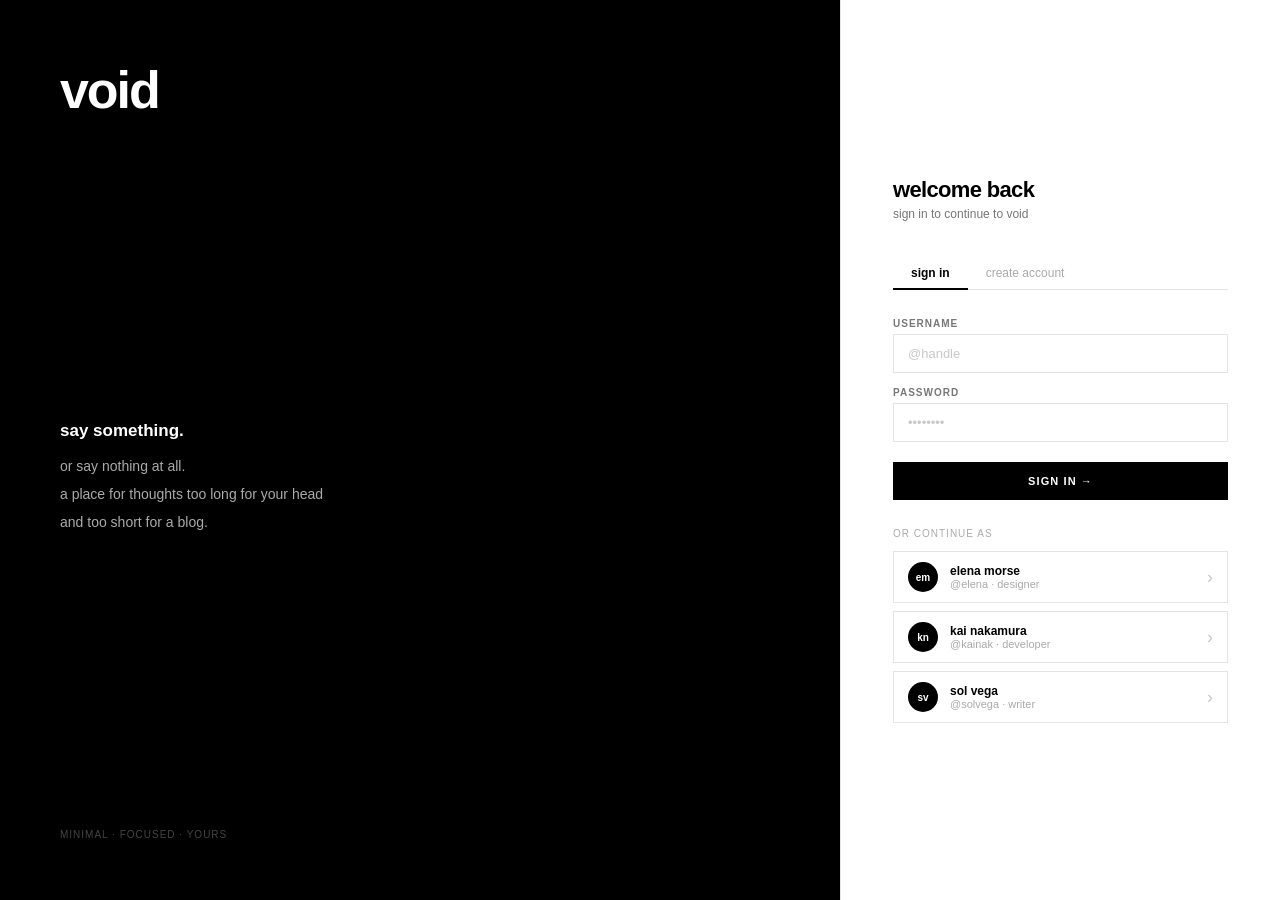
==== void.html @ 9cc058ca "Create void.html" ====
<!DOCTYPE html>
<html lang="en" data-theme="light">
<head>
<meta charset="UTF-8">
<meta name="viewport" content="width=device-width, initial-scale=1.0">
<title>void</title>
<style>
/* ═══════════════════════════════════════════════════
   THEME TOKENS
═══════════════════════════════════════════════════ */
:root {
  --bg:      #ffffff;
  --bg2:     #f9f9f9;
  --bg3:     #f2f2f2;
  --border:  #e4e4e4;
  --border2: #c8c8c8;
  --muted:   #aaaaaa;
  --sub:     #777777;
  --body:    #444444;
  --text:    #000000;
  --inv-bg:  #000000;
  --inv-txt: #ffffff;
  --font: 'Verdana', Geneva, Tahoma, sans-serif;
  --trans: background .18s, color .18s, border-color .18s;
}
[data-theme="dark"] {
  --bg:      #000000;
  --bg2:     #0a0a0a;
  --bg3:     #111111;
  --border:  #1f1f1f;
  --border2: #333333;
  --muted:   #555555;
  --sub:     #888888;
  --body:    #bbbbbb;
  --text:    #ffffff;
  --inv-bg:  #ffffff;
  --inv-txt: #000000;
}

/* ═══════════════════════════════════════════════════
   BASE
═══════════════════════════════════════════════════ */
* { margin:0; padding:0; box-sizing:border-box; }
html { font-family:var(--font); background:var(--bg); color:var(--text); font-size:13px; -webkit-font-smoothing:antialiased; transition:var(--trans); }
body { background:var(--bg); }
button,input,textarea { font-family:var(--font); }
::-webkit-scrollbar { width:2px; }
::-webkit-scrollbar-track { background:var(--bg); }
::-webkit-scrollbar-thumb { background:var(--text); }

/* ═══════════════════════════════════════════════════
   LOGIN
═══════════════════════════════════════════════════ */
#loginPage { position:fixed; inset:0; background:var(--bg); z-index:999; display:flex; align-items:stretch; transition:var(--trans); }
#loginPage.gone { display:none; }
.ll { flex:1; background:var(--text); display:flex; flex-direction:column; justify-content:space-between; padding:60px; transition:var(--trans); }
.ll-logo { font-size:52px; font-weight:700; color:var(--bg); letter-spacing:-.04em; }
.ll-tag { font-size:14px; color:var(--muted); line-height:2; max-width:300px; }
.ll-tag strong { color:var(--bg); display:block; font-size:17px; margin-bottom:4px; }
.ll-foot { font-size:10px; color:var(--body); letter-spacing:.1em; text-transform:uppercase; }
.lr { width:440px; flex-shrink:0; display:flex; flex-direction:column; justify-content:center; padding:60px 52px; border-left:1px solid var(--border); background:var(--bg); }
.lr-title { font-size:22px; font-weight:700; letter-spacing:-.03em; margin-bottom:4px; color:var(--text); }
.lr-sub { font-size:12px; color:var(--sub); margin-bottom:36px; }
.lr-tabs { display:flex; border-bottom:1px solid var(--border); margin-bottom:28px; }
.lt { padding:9px 18px; background:none; border:none; cursor:pointer; font-size:12px; color:var(--muted); position:relative; transition:color .12s; }
.lt.on { color:var(--text); font-weight:700; }
.lt.on::after { content:''; position:absolute; bottom:-1px; left:0; right:0; height:2px; background:var(--text); }
.l-form { display:flex; flex-direction:column; gap:14px; }
.fg { display:flex; flex-direction:column; gap:5px; }
.fl { font-size:10px; font-weight:700; letter-spacing:.1em; text-transform:uppercase; color:var(--sub); }
.fi { padding:11px 14px; border:1px solid var(--border); background:var(--bg); font-size:13px; outline:none; transition:border .15s; color:var(--text); }
.fi:focus { border-color:var(--text); }
.fi::placeholder { color:var(--border2); }
.l-btn { margin-top:6px; padding:13px; background:var(--text); color:var(--bg); border:none; font-size:11px; font-weight:700; letter-spacing:.1em; text-transform:uppercase; cursor:pointer; transition:opacity .15s; }
.l-btn:hover { opacity:.8; }
.ql { margin-top:28px; }
.ql-t { font-size:10px; color:var(--muted); letter-spacing:.1em; text-transform:uppercase; margin-bottom:12px; }
.ql-list { display:flex; flex-direction:column; gap:8px; }
.qa { display:flex; align-items:center; gap:12px; padding:10px 14px; border:1px solid var(--border); cursor:pointer; transition:all .15s; background:var(--bg); }
.qa:hover { border-color:var(--text); background:var(--bg2); }
.qa-info { flex:1; }
.qa-name { font-size:12px; font-weight:700; color:var(--text); }
.qa-sub { font-size:11px; color:var(--muted); }
.qa-arr { color:var(--border2); font-size:18px; }

/* ═══════════════════════════════════════════════════
   APP SHELL
═══════════════════════════════════════════════════ */
#app { display:none; }
#app.on { display:flex; min-height:100vh; }

/* ═══════════════════════════════════════════════════
   AVATAR
═══════════════════════════════════════════════════ */
.av {
  background:var(--text); border-radius:50%;
  display:flex; align-items:center; justify-content:center;
  color:var(--bg); font-weight:700; flex-shrink:0; transition:var(--trans);
}
.av.xs { width:28px; height:28px; font-size:9px; }
.av.sm { width:34px; height:34px; font-size:11px; }
.av.lg { width:72px; height:72px; font-size:18px; }

/* ═══════════════════════════════════════════════════
   SIDEBAR
═══════════════════════════════════════════════════ */
.sidebar { width:220px; flex-shrink:0; position:sticky; top:0; height:100vh; display:flex; flex-direction:column; padding:28px 16px; border-right:1px solid var(--border); overflow-y:auto; background:var(--bg); }
.s-logo { font-size:20px; font-weight:700; letter-spacing:-.04em; margin-bottom:32px; padding:0 8px; cursor:pointer; color:var(--text); }
.nav-links { display:flex; flex-direction:column; gap:1px; flex:1; }
.nl { display:flex; align-items:center; gap:11px; padding:9px 10px; font-size:12px; color:var(--sub); cursor:pointer; transition:all .12s; border-radius:2px; user-select:none; position:relative; }
.nl:hover { color:var(--text); background:var(--bg3); }
.nl.on { color:var(--text); font-weight:700; }
.nl svg { width:15px; height:15px; flex-shrink:0; stroke:currentColor; stroke-width:1.8; fill:none; }
.nl-badge { position:absolute; right:10px; top:50%; transform:translateY(-50%); background:var(--text); color:var(--bg); font-size:9px; font-weight:700; padding:1px 5px; border-radius:20px; min-width:16px; text-align:center; }
.s-div { height:1px; background:var(--border); margin:10px 0; }
.s-post-btn { padding:11px 8px; background:var(--text); color:var(--bg); border:none; font-size:10px; font-weight:700; letter-spacing:.1em; text-transform:uppercase; cursor:pointer; transition:opacity .15s; margin-top:12px; }
.s-post-btn:hover { opacity:.75; }
.s-user { display:flex; align-items:center; gap:9px; padding:9px 10px; cursor:pointer; border-radius:2px; transition:background .12s; margin-top:12px; }
.s-user:hover { background:var(--bg3); }
.s-uname { font-size:11px; font-weight:700; white-space:nowrap; overflow:hidden; text-overflow:ellipsis; color:var(--text); }
.s-uhandle { font-size:10px; color:var(--muted); }
/* dark mode toggle */
.dm-toggle { display:flex; align-items:center; justify-content:space-between; padding:8px 10px; margin-top:4px; cursor:pointer; border-radius:2px; transition:background .12s; }
.dm-toggle:hover { background:var(--bg3); }
.dm-label { font-size:11px; color:var(--sub); }
.dm-switch { width:28px; height:16px; background:var(--border2); border-radius:8px; position:relative; transition:background .2s; flex-shrink:0; }
.dm-switch::after { content:''; position:absolute; left:2px; top:2px; width:12px; height:12px; background:var(--bg); border-radius:50%; transition:transform .2s, background .2s; }
[data-theme="dark"] .dm-switch { background:var(--text); }
[data-theme="dark"] .dm-switch::after { transform:translateX(12px); background:var(--bg); }

/* ═══════════════════════════════════════════════════
   MAIN + RIGHT PANEL
═══════════════════════════════════════════════════ */
.main { flex:1; display:flex; flex-direction:column; min-width:0; border-right:1px solid var(--border); }
.rpanel { width:290px; flex-shrink:0; position:sticky; top:0; height:100vh; overflow-y:auto; padding:22px 18px; display:flex; flex-direction:column; gap:26px; background:var(--bg); }

/* ═══════════════════════════════════════════════════
   VIEWS
═══════════════════════════════════════════════════ */
.view { display:none; }
.view.on { display:block; }

/* ═══════════════════════════════════════════════════
   STICKY HEADER
═══════════════════════════════════════════════════ */
.stk { position:sticky; top:0; background:var(--bg); backdrop-filter:blur(8px); z-index:10; border-bottom:1px solid var(--border); }
.stk-inner { padding:16px 28px 0; }
.stk-top { display:flex; align-items:center; justify-content:space-between; margin-bottom:10px; }
.view-title { font-size:15px; font-weight:700; letter-spacing:-.02em; color:var(--text); }
.tabs { display:flex; }
.tab { padding:9px 16px; background:none; border:none; cursor:pointer; font-size:11px; color:var(--muted); position:relative; transition:color .12s; letter-spacing:.03em; }
.tab:hover { color:var(--text); }
.tab.on { color:var(--text); font-weight:700; }
.tab.on::after { content:''; position:absolute; bottom:0; left:0; right:0; height:2px; background:var(--text); }

/* ═══════════════════════════════════════════════════
   COMPOSE
═══════════════════════════════════════════════════ */
.compose { padding:18px 28px; border-bottom:1px solid var(--border); display:flex; gap:13px; background:var(--bg); }
.cmp-inner { flex:1; }
.cmp-ta { width:100%; border:none; outline:none; font-family:var(--font); font-size:14px; line-height:1.7; resize:none; min-height:60px; background:transparent; color:var(--text); }
.cmp-ta::placeholder { color:var(--border2); }
.cmp-foot { display:flex; align-items:center; justify-content:space-between; margin-top:10px; flex-wrap:wrap; gap:8px; }
.cmp-tools { display:flex; gap:8px; align-items:center; }
.media-add-btn { display:flex; align-items:center; gap:4px; padding:5px 9px; border:1px solid var(--border); background:none; font-size:10px; color:var(--sub); cursor:pointer; transition:all .15s; letter-spacing:.04em; text-transform:uppercase; }
.media-add-btn:hover { border-color:var(--text); color:var(--text); }
.char-c { font-size:11px; color:var(--muted); }
.char-c.w { color:#c00; }
.post-btn-s { padding:7px 18px; background:var(--text); color:var(--bg); border:none; font-size:10px; font-weight:700; letter-spacing:.1em; text-transform:uppercase; cursor:pointer; transition:opacity .15s; }
.post-btn-s:hover { opacity:.75; }
.post-btn-s:disabled { opacity:.3; cursor:default; }
/* attached media preview */
.media-preview-row { display:flex; gap:8px; flex-wrap:wrap; margin-top:8px; }
.media-chip { display:flex; align-items:center; gap:6px; padding:5px 10px; border:1px solid var(--border); font-size:10px; color:var(--sub); background:var(--bg2); }
.media-chip .chip-type { font-weight:700; letter-spacing:.06em; text-transform:uppercase; color:var(--text); }
.media-chip .chip-rm { cursor:pointer; color:var(--muted); font-size:14px; line-height:1; margin-left:2px; }
.media-chip .chip-rm:hover { color:var(--text); }

/* ═══════════════════════════════════════════════════
   POSTS
═══════════════════════════════════════════════════ */
.post { padding:17px 28px; border-bottom:1px solid var(--border); display:flex; gap:13px; cursor:pointer; transition:background .1s; background:var(--bg); }
.post:hover { background:var(--bg2); }
.post-body { flex:1; min-width:0; }
.post-meta { display:flex; align-items:baseline; gap:7px; margin-bottom:5px; flex-wrap:wrap; }
.p-name { font-size:12px; font-weight:700; cursor:pointer; white-space:nowrap; color:var(--text); }
.p-name:hover { text-decoration:underline; }
.p-handle { font-size:11px; color:var(--muted); }
.p-dot { font-size:10px; color:var(--border2); }
.p-time { font-size:11px; color:var(--muted); margin-left:auto; flex-shrink:0; }
.p-text { font-size:13px; line-height:1.7; word-break:break-word; white-space:pre-wrap; color:var(--text); }
.p-text .tag { font-weight:700; }

/* ── MEDIA BOXES ── */
.media-box { margin-top:10px; }
.media-item {
  display:flex; align-items:center; gap:10px;
  border:1px solid var(--border); padding:10px 14px;
  margin-bottom:6px; cursor:pointer; transition:all .15s;
  background:var(--bg2); position:relative; overflow:hidden;
}
.media-item:hover { border-color:var(--text); background:var(--bg3); }
.media-icon {
  width:32px; height:32px; border:1px solid var(--border2);
  display:flex; align-items:center; justify-content:center;
  flex-shrink:0; background:var(--bg);
}
.media-icon svg { width:14px; height:14px; stroke:var(--text); stroke-width:1.8; fill:none; }
.media-label { flex:1; min-width:0; }
.media-type { font-size:9px; font-weight:700; letter-spacing:.1em; text-transform:uppercase; color:var(--muted); margin-bottom:2px; }
.media-name { font-size:11px; color:var(--text); white-space:nowrap; overflow:hidden; text-overflow:ellipsis; }
.media-size { font-size:10px; color:var(--muted); }
.media-play { font-size:10px; font-weight:700; letter-spacing:.08em; text-transform:uppercase; color:var(--sub); padding:4px 10px; border:1px solid var(--border); background:var(--bg); flex-shrink:0; transition:all .15s; }
.media-item:hover .media-play { background:var(--text); color:var(--bg); border-color:var(--text); }
/* expanded media */
.media-expanded { margin-top:0; padding:0; background:var(--bg3); }
.media-expanded .media-content { padding:12px 14px; }
.media-expanded video, .media-expanded audio { width:100%; outline:none; display:block; }
.media-expanded video { max-height:240px; background:#000; }
.media-expanded audio { filter:invert(0); }
[data-theme="dark"] .media-expanded audio { filter:invert(1); }
.media-img-wrap { margin-top:10px; position:relative; }
.media-img-placeholder {
  width:100%; aspect-ratio:16/9;
  background:var(--bg3); border:1px solid var(--border);
  display:flex; align-items:center; justify-content:center;
  flex-direction:column; gap:8px; cursor:pointer; transition:all .15s;
}
.media-img-placeholder:hover { border-color:var(--text); background:var(--bg2); }
.media-img-placeholder svg { width:20px; height:20px; stroke:var(--muted); stroke-width:1.5; fill:none; }
.media-img-placeholder span { font-size:10px; color:var(--muted); letter-spacing:.08em; text-transform:uppercase; }
.media-img-real { width:100%; max-height:300px; object-fit:cover; border:1px solid var(--border); filter:grayscale(100%); display:block; }

.p-actions { display:flex; gap:18px; margin-top:10px; align-items:center; flex-wrap:wrap; }
.abtn { display:flex; align-items:center; gap:5px; background:none; border:none; font-size:11px; color:var(--muted); cursor:pointer; padding:2px 0; transition:color .12s; }
.abtn:hover { color:var(--text); }
.abtn.on { color:var(--text); }
.a-ico { width:13px; height:13px; stroke:currentColor; stroke-width:1.8; fill:none; flex-shrink:0; transition:fill .12s; }
.abtn.on .heart { fill:var(--text); }
.abtn.on .bk { fill:var(--text); }

/* ═══════════════════════════════════════════════════
   PROFILE
═══════════════════════════════════════════════════ */
.p-banner { height:150px; background:var(--text); position:relative; overflow:hidden; transition:var(--trans); }
.p-banner-pat { position:absolute; inset:0; background:repeating-linear-gradient(45deg,transparent,transparent 12px,rgba(128,128,128,.06) 12px,rgba(128,128,128,.06) 13px); }
.p-info-row { padding:0 28px; margin-top:-36px; display:flex; align-items:flex-end; justify-content:space-between; margin-bottom:14px; }
.p-av { width:70px; height:70px; background:var(--text); border-radius:50%; border:3px solid var(--bg); display:flex; align-items:center; justify-content:center; color:var(--bg); font-size:17px; font-weight:700; transition:var(--trans); }
/* PROFILE ACTION ROW */
.p-act-row { display:flex; gap:7px; padding-bottom:4px; align-items:flex-end; flex-wrap:wrap; }
.p-btn { padding:7px 14px; border:1px solid var(--border); background:var(--bg); font-family:var(--font); font-size:10px; font-weight:700; letter-spacing:.07em; text-transform:uppercase; cursor:pointer; transition:all .15s; color:var(--text); white-space:nowrap; }
.p-btn:hover { border-color:var(--text); }
.p-btn.solid { background:var(--text); color:var(--bg); border-color:var(--text); }
.p-btn.solid:hover { opacity:.75; }
.p-btn.follow-on { background:var(--text); color:var(--bg); }
.p-btn.stalk-on { background:var(--text); color:var(--bg); }
/* stalk button special style */
.p-btn.stalk { letter-spacing:.04em; }
.p-details { padding:0 28px 16px; }
.p-dname { font-size:17px; font-weight:700; letter-spacing:-.02em; margin-bottom:2px; color:var(--text); }
.p-handle-row { display:flex; align-items:center; gap:9px; margin-bottom:10px; }
.p-dhandle { font-size:12px; color:var(--sub); }
.p-verified { font-size:9px; font-weight:700; letter-spacing:.1em; text-transform:uppercase; background:var(--text); color:var(--bg); padding:2px 6px; }
.p-bio { font-size:13px; line-height:1.7; color:var(--body); max-width:480px; margin-bottom:12px; }
.p-meta-row { display:flex; gap:18px; flex-wrap:wrap; margin-bottom:14px; }
.p-meta-item { display:flex; align-items:center; gap:5px; font-size:11px; color:var(--sub); }
.p-meta-item svg { width:11px; height:11px; stroke:currentColor; stroke-width:1.8; fill:none; }
.p-stats { display:flex; gap:20px; }
.p-stat { cursor:pointer; }
.p-stat:hover .st-l { text-decoration:underline; }
.st-v { font-size:14px; font-weight:700; color:var(--text); }
.st-l { font-size:11px; color:var(--sub); }
.p-tabs { border-bottom:1px solid var(--border); padding:0 28px; display:flex; margin-top:8px; }
.p-tab { padding:10px 14px; background:none; border:none; cursor:pointer; font-size:11px; color:var(--muted); position:relative; transition:color .12s; letter-spacing:.03em; }
.p-tab:hover { color:var(--text); }
.p-tab.on { color:var(--text); font-weight:700; }
.p-tab.on::after { content:''; position:absolute; bottom:0; left:0; right:0; height:2px; background:var(--text); }
/* stalk indicator */
.stalk-bar { display:none; padding:8px 28px; background:var(--bg3); border-bottom:1px solid var(--border); font-size:11px; color:var(--muted); letter-spacing:.03em; align-items:center; gap:6px; }
.stalk-bar.on { display:flex; }
.stalk-dot { width:6px; height:6px; background:var(--text); border-radius:50%; animation:pulse 1.4s infinite; }
@keyframes pulse { 0%,100%{opacity:1}50%{opacity:.3} }

/* ═══════════════════════════════════════════════════
   MESSAGES
═══════════════════════════════════════════════════ */
.msg-view { display:flex; height:100vh; overflow:hidden; }
.convo-list { width:268px; flex-shrink:0; border-right:1px solid var(--border); overflow-y:auto; display:flex; flex-direction:column; background:var(--bg); }
.cl-hdr { padding:16px 18px; border-bottom:1px solid var(--border); display:flex; align-items:center; justify-content:space-between; position:sticky; top:0; background:var(--bg); z-index:5; }
.cl-title { font-size:14px; font-weight:700; letter-spacing:-.02em; color:var(--text); }
.ico-btn { background:none; border:none; cursor:pointer; color:var(--sub); display:flex; align-items:center; padding:4px; transition:color .12s; }
.ico-btn:hover { color:var(--text); }
.ico-btn svg { width:15px; height:15px; stroke:currentColor; stroke-width:1.8; fill:none; }
.cl-search { padding:10px 14px; border-bottom:1px solid var(--border); position:relative; background:var(--bg); }
.cl-search input { width:100%; padding:8px 10px 8px 30px; border:1px solid var(--border); background:var(--bg2); font-size:11px; outline:none; transition:all .15s; color:var(--text); }
.cl-search input:focus { border-color:var(--text); background:var(--bg); }
.cl-search input::placeholder { color:var(--border2); }
.cl-search svg { position:absolute; left:23px; top:50%; transform:translateY(-50%); width:12px; height:12px; stroke:var(--muted); stroke-width:1.8; fill:none; }
.convo-item { display:flex; gap:10px; padding:13px 16px; border-bottom:1px solid var(--border); cursor:pointer; transition:background .1s; position:relative; background:var(--bg); }
.convo-item:hover { background:var(--bg2); }
.convo-item.on { background:var(--bg3); }
.c-body { flex:1; min-width:0; }
.c-top { display:flex; align-items:baseline; justify-content:space-between; margin-bottom:3px; }
.c-name { font-size:12px; font-weight:400; white-space:nowrap; overflow:hidden; text-overflow:ellipsis; color:var(--text); }
.convo-item.unread .c-name { font-weight:700; }
.c-time { font-size:10px; color:var(--muted); flex-shrink:0; margin-left:5px; }
.c-prev { font-size:11px; color:var(--sub); white-space:nowrap; overflow:hidden; text-overflow:ellipsis; }
.u-dot { position:absolute; right:13px; top:50%; transform:translateY(-50%); width:6px; height:6px; background:var(--text); border-radius:50%; }
.chat-pnl { flex:1; display:flex; flex-direction:column; min-width:0; overflow:hidden; background:var(--bg); }
.chat-empty { flex:1; display:flex; flex-direction:column; align-items:center; justify-content:center; color:var(--muted); gap:10px; }
.chat-empty-ico { font-size:28px; }
.chat-empty-txt { font-size:11px; letter-spacing:.05em; }
.chat-hdr { padding:13px 20px; border-bottom:1px solid var(--border); display:flex; align-items:center; gap:11px; background:var(--bg); }
.chat-hdr-name { font-size:13px; font-weight:700; color:var(--text); }
.chat-hdr-handle { font-size:11px; color:var(--sub); }
.chat-msgs { flex:1; overflow-y:auto; padding:18px 20px; display:flex; flex-direction:column; background:var(--bg); }
.day-lbl { text-align:center; font-size:10px; color:var(--muted); letter-spacing:.08em; text-transform:uppercase; margin:14px 0; }
.msg-row { display:flex; gap:9px; margin-bottom:12px; align-items:flex-end; }
.msg-row.me { flex-direction:row-reverse; }
.bubble { max-width:65%; padding:9px 13px; font-size:12px; line-height:1.65; background:var(--bg3); color:var(--text); border:1px solid var(--border); }
.msg-row.me .bubble { background:var(--text); color:var(--bg); border-color:var(--text); }
.m-time { font-size:10px; color:var(--muted); margin-top:2px; }
.msg-row.me .m-time { text-align:right; }
.chat-inp-row { padding:12px 18px; border-top:1px solid var(--border); display:flex; gap:9px; align-items:flex-end; background:var(--bg); }
.chat-inp { flex:1; padding:9px 13px; border:1px solid var(--border); font-size:12px; outline:none; resize:none; font-family:var(--font); line-height:1.5; max-height:100px; transition:border .15s; background:var(--bg); color:var(--text); }
.chat-inp:focus { border-color:var(--text); }
.send-btn { padding:9px 16px; background:var(--text); color:var(--bg); border:none; font-size:10px; font-weight:700; letter-spacing:.1em; text-transform:uppercase; cursor:pointer; transition:opacity .15s; flex-shrink:0; }
.send-btn:hover { opacity:.75; }
.send-btn:disabled { opacity:.3; cursor:default; }

/* ═══════════════════════════════════════════════════
   EXPLORE
═══════════════════════════════════════════════════ */
.exp-bar { padding:16px 28px; border-bottom:1px solid var(--border); position:sticky; top:0; background:var(--bg); z-index:5; }
.exp-bar input { width:100%; padding:11px 14px 11px 36px; border:1px solid var(--border); background:var(--bg2); font-size:13px; outline:none; transition:all .15s; color:var(--text); font-family:var(--font); }
.exp-bar input:focus { border-color:var(--text); background:var(--bg); }
.exp-bar input::placeholder { color:var(--muted); }
.exp-bar-wrap { position:relative; }
.exp-bar-wrap svg { position:absolute; left:12px; top:50%; transform:translateY(-50%); width:14px; height:14px; stroke:var(--muted); stroke-width:1.8; fill:none; pointer-events:none; }
.sec-hdr { padding:14px 28px 8px; border-bottom:1px solid var(--border); }
.sec-title { font-size:10px; font-weight:700; letter-spacing:.1em; text-transform:uppercase; color:var(--muted); }
.trend-row { padding:13px 28px; border-bottom:1px solid var(--border); cursor:pointer; transition:background .1s; background:var(--bg); }
.trend-row:hover { background:var(--bg2); }
.tr-cat { font-size:10px; color:var(--muted); letter-spacing:.07em; text-transform:uppercase; margin-bottom:2px; }
.tr-tag { font-size:13px; font-weight:700; letter-spacing:-.01em; margin-bottom:2px; color:var(--text); }
.tr-count { font-size:11px; color:var(--sub); }
.user-row { display:flex; align-items:center; gap:12px; padding:13px 28px; border-bottom:1px solid var(--border); cursor:pointer; transition:background .1s; background:var(--bg); }
.user-row:hover { background:var(--bg2); }
.u-info { flex:1; min-width:0; }
.u-name { font-size:13px; font-weight:700; margin-bottom:2px; cursor:pointer; color:var(--text); }
.u-name:hover { text-decoration:underline; }
.u-handle { font-size:11px; color:var(--sub); }
.u-bio { font-size:11px; color:var(--body); margin-top:3px; white-space:nowrap; overflow:hidden; text-overflow:ellipsis; max-width:340px; }
.fw-pill { padding:6px 13px; background:var(--text); color:var(--bg); border:1px solid var(--text); font-size:9px; font-weight:700; letter-spacing:.07em; text-transform:uppercase; cursor:pointer; transition:all .15s; flex-shrink:0; }
.fw-pill:hover,.fw-pill.on { background:var(--bg); color:var(--text); }

/* ═══════════════════════════════════════════════════
   NOTIFICATIONS
═══════════════════════════════════════════════════ */
.notif-row { display:flex; gap:12px; padding:13px 28px; border-bottom:1px solid var(--border); cursor:pointer; transition:background .1s; background:var(--bg); }
.notif-row:hover { background:var(--bg2); }
.notif-row.unread { background:var(--bg2); }
.notif-ico { width:34px; height:34px; background:var(--bg3); border-radius:50%; display:flex; align-items:center; justify-content:center; flex-shrink:0; border:1px solid var(--border); }
.notif-ico svg { width:14px; height:14px; stroke:var(--text); stroke-width:1.8; fill:none; }
.notif-body { flex:1; min-width:0; }
.notif-txt { font-size:12px; line-height:1.6; color:var(--body); }
.notif-txt strong { color:var(--text); cursor:pointer; }
.notif-txt strong:hover { text-decoration:underline; }
.notif-time { font-size:10px; color:var(--muted); margin-top:3px; }
.notif-prev { font-size:11px; color:var(--sub); margin-top:5px; border-left:2px solid var(--border2); padding-left:9px; line-height:1.5; }

/* ═══════════════════════════════════════════════════
   RIGHT PANEL
═══════════════════════════════════════════════════ */
.rp-search { position:relative; }
.rp-search input { width:100%; padding:8px 11px 8px 30px; border:1px solid var(--border); background:var(--bg2); font-size:11px; outline:none; transition:all .15s; color:var(--text); font-family:var(--font); }
.rp-search input:focus { border-color:var(--text); background:var(--bg); }
.rp-search input::placeholder { color:var(--muted); }
.rp-search svg { position:absolute; left:10px; top:50%; transform:translateY(-50%); width:11px; height:11px; stroke:var(--muted); stroke-width:1.8; fill:none; }
.rp-stitle { font-size:10px; font-weight:700; letter-spacing:.1em; text-transform:uppercase; color:var(--muted); margin-bottom:11px; }
.rp-stats-grid { display:grid; grid-template-columns:1fr 1fr; gap:1px; background:var(--border); }
.rp-stat { background:var(--bg); padding:11px; text-align:center; }
.rp-sv { font-size:17px; font-weight:700; letter-spacing:-.02em; color:var(--text); }
.rp-sl { font-size:9px; color:var(--sub); letter-spacing:.07em; text-transform:uppercase; margin-top:2px; }
.rp-trend { padding:9px 0; border-bottom:1px solid var(--border); cursor:pointer; }
.rp-trend:last-child { border-bottom:none; }
.rp-trend:hover .rpt-tag { text-decoration:underline; }
.rpt-cat { font-size:9px; color:var(--muted); letter-spacing:.07em; text-transform:uppercase; }
.rpt-tag { font-size:11px; font-weight:700; margin:2px 0; color:var(--text); }
.rpt-count { font-size:10px; color:var(--muted); }
.rp-follow { display:flex; align-items:center; gap:9px; padding:8px 0; border-bottom:1px solid var(--border); }
.rp-follow:last-child { border-bottom:none; }
.rpf-info { flex:1; min-width:0; }
.rpf-name { font-size:11px; font-weight:700; cursor:pointer; white-space:nowrap; overflow:hidden; text-overflow:ellipsis; color:var(--text); }
.rpf-name:hover { text-decoration:underline; }
.rpf-handle { font-size:10px; color:var(--muted); }
.rpf-btn { padding:4px 11px; background:var(--text); color:var(--bg); border:1px solid var(--text); font-size:9px; font-weight:700; letter-spacing:.06em; text-transform:uppercase; cursor:pointer; transition:all .15s; flex-shrink:0; }
.rpf-btn:hover,.rpf-btn.on { background:var(--bg); color:var(--text); }

/* ═══════════════════════════════════════════════════
   MODAL
═══════════════════════════════════════════════════ */
.overlay { display:none; position:fixed; inset:0; background:rgba(0,0,0,.5); z-index:200; align-items:flex-start; justify-content:center; padding-top:60px; backdrop-filter:blur(4px); }
[data-theme="dark"] .overlay { background:rgba(255,255,255,.1); }
.overlay.on { display:flex; animation:fIn .18s ease; }
.modal { width:100%; max-width:520px; background:var(--bg); border:1px solid var(--text); animation:sUp .2s ease; }
.m-hdr { display:flex; align-items:center; justify-content:space-between; padding:15px 20px; border-bottom:1px solid var(--border); }
.m-title { font-size:12px; font-weight:700; color:var(--text); }
.m-close { background:none; border:none; cursor:pointer; font-size:22px; color:var(--muted); line-height:1; transition:color .12s; }
.m-close:hover { color:var(--text); }
.m-body { padding:20px; }
.form-group { display:flex; flex-direction:column; gap:5px; margin-bottom:14px; }
.form-lbl { font-size:10px; font-weight:700; letter-spacing:.1em; text-transform:uppercase; color:var(--sub); }
.form-inp { padding:10px 13px; border:1px solid var(--border); background:var(--bg); font-size:12px; outline:none; transition:border .15s; color:var(--text); font-family:var(--font); }
.form-inp:focus { border-color:var(--text); }
.form-inp::placeholder { color:var(--border2); }

/* ═══════════════════════════════════════════════════
   EMPTY STATE
═══════════════════════════════════════════════════ */
.empty-st { display:flex; flex-direction:column; align-items:center; justify-content:center; padding:60px 20px; text-align:center; color:var(--muted); gap:11px; }
.empty-ico { font-size:24px; }
.empty-title { font-size:13px; font-weight:700; color:var(--body); }
.empty-sub { font-size:11px; line-height:1.7; max-width:240px; }

@keyframes fIn { from{opacity:0} to{opacity:1} }
@keyframes sUp { from{opacity:0;transform:translateY(10px)} to{opacity:1;transform:translateY(0)} }
</style>
</head>
<body>

<!-- ══════════════════════════ LOGIN ══════════════════════════ -->
<div id="loginPage">
  <div class="ll">
    <div class="ll-logo">void</div>
    <div>
      <div class="ll-tag">
        <strong>say something.</strong>
        or say nothing at all.<br>
        a place for thoughts too long for your head<br>and too short for a blog.
      </div>
    </div>
    <div class="ll-foot">minimal · focused · yours</div>
  </div>
  <div class="lr">
    <div class="lr-title">welcome back</div>
    <div class="lr-sub">sign in to continue to void</div>
    <div class="lr-tabs">
      <button class="lt on" onclick="lTab(this,'si')">sign in</button>
      <button class="lt" onclick="lTab(this,'ca')">create account</button>
    </div>
    <div id="siForm" class="l-form">
      <div class="fg"><label class="fl">username</label><input class="fi" type="text" placeholder="@handle"/></div>
      <div class="fg"><label class="fl">password</label><input class="fi" type="password" placeholder="••••••••"/></div>
      <button class="l-btn" onclick="doLogin()">sign in →</button>
    </div>
    <div id="caForm" class="l-form" style="display:none">
      <div class="fg"><label class="fl">display name</label><input class="fi" type="text" placeholder="your name"/></div>
      <div class="fg"><label class="fl">username</label><input class="fi" type="text" placeholder="@handle"/></div>
      <div class="fg"><label class="fl">email</label><input class="fi" type="email" placeholder="you@example.com"/></div>
      <div class="fg"><label class="fl">password</label><input class="fi" type="password" placeholder="••••••••"/></div>
      <button class="l-btn" onclick="doLogin()">create account →</button>
    </div>
    <div class="ql">
      <div class="ql-t">or continue as</div>
      <div class="ql-list">
        <div class="qa" onclick="loginAs('elena')">
          <div class="av xs" style="width:30px;height:30px;font-size:10px;">em</div>
          <div class="qa-info"><div class="qa-name">elena morse</div><div class="qa-sub">@elena · designer</div></div>
          <div class="qa-arr">›</div>
        </div>
        <div class="qa" onclick="loginAs('kai')">
          <div class="av xs" style="width:30px;height:30px;font-size:10px;">kn</div>
          <div class="qa-info"><div class="qa-name">kai nakamura</div><div class="qa-sub">@kainak · developer</div></div>
          <div class="qa-arr">›</div>
        </div>
        <div class="qa" onclick="loginAs('sol')">
          <div class="av xs" style="width:30px;height:30px;font-size:10px;">sv</div>
          <div class="qa-info"><div class="qa-name">sol vega</div><div class="qa-sub">@solvega · writer</div></div>
          <div class="qa-arr">›</div>
        </div>
      </div>
    </div>
  </div>
</div>

<!-- ══════════════════════════ APP ══════════════════════════ -->
<div id="app">
  <nav class="sidebar">
    <div class="s-logo" onclick="go('home')">void</div>
    <div class="nav-links">
      <div class="nl on" id="nl-home" onclick="go('home')">
        <svg viewBox="0 0 24 24"><path d="M3 9l9-7 9 7v11a2 2 0 01-2 2H5a2 2 0 01-2-2z"/><polyline points="9 22 9 12 15 12 15 22"/></svg>home
      </div>
      <div class="nl" id="nl-explore" onclick="go('explore')">
        <svg viewBox="0 0 24 24"><circle cx="11" cy="11" r="8"/><line x1="21" y1="21" x2="16.65" y2="16.65"/></svg>explore
      </div>
      <div class="nl" id="nl-notifications" onclick="go('notifications')">
        <svg viewBox="0 0 24 24"><path d="M18 8A6 6 0 006 8c0 7-3 9-3 9h18s-3-2-3-9"/><path d="M13.73 21a2 2 0 01-3.46 0"/></svg>notifications
        <span class="nl-badge" id="nBadge">3</span>
      </div>
      <div class="nl" id="nl-messages" onclick="go('messages')">
        <svg viewBox="0 0 24 24"><path d="M21 15a2 2 0 01-2 2H7l-4 4V5a2 2 0 012-2h14a2 2 0 012 2z"/></svg>messages
        <span class="nl-badge" id="mBadge">2</span>
      </div>
      <div class="nl" id="nl-saved" onclick="go('saved')">
        <svg viewBox="0 0 24 24"><path d="M19 21l-7-5-7 5V5a2 2 0 012-2h10a2 2 0 012 2z"/></svg>saved
      </div>
      <div class="s-div"></div>
      <div class="nl" id="nl-profile" onclick="go('profile','me')">
        <svg viewBox="0 0 24 24"><path d="M20 21v-2a4 4 0 00-4-4H8a4 4 0 00-4 4v2"/><circle cx="12" cy="7" r="4"/></svg>profile
      </div>
    </div>
    <button class="s-post-btn" onclick="openPostModal()">+ new post</button>
    <!-- dark mode toggle -->
    <div class="dm-toggle" onclick="toggleDark()">
      <span class="dm-label" id="dmLbl">light mode</span>
      <div class="dm-switch" id="dmSwitch"></div>
    </div>
    <div class="s-user" onclick="go('profile','me')">
      <div class="av xs" id="sAv">—</div>
      <div>
        <div class="s-uname" id="sName">—</div>
        <div class="s-uhandle" id="sHandle">—</div>
      </div>
    </div>
  </nav>

  <div class="main">
    <!-- HOME -->
    <div class="view on" id="v-home">
      <div class="stk">
        <div class="stk-inner">
          <div class="stk-top"><div class="view-title">home</div></div>
          <div class="tabs">
            <button class="tab on" onclick="fTab(this,'fy')">for you</button>
            <button class="tab" onclick="fTab(this,'following')">following</button>
            <button class="tab" onclick="fTab(this,'latest')">latest</button>
          </div>
        </div>
      </div>
      <div class="compose">
        <div class="av xs" id="cmpAv">—</div>
        <div class="cmp-inner">
          <textarea class="cmp-ta" id="hTa" placeholder="what's on your mind?" maxlength="280"
            oninput="onTa(this,'hCc','hSb')"></textarea>
          <div id="hMediaPreview" class="media-preview-row"></div>
          <div class="cmp-foot">
            <div class="cmp-tools">
              <button class="media-add-btn" onclick="addMedia('hTa','img')">
                <svg width="11" height="11" viewBox="0 0 24 24" fill="none" stroke="currentColor" stroke-width="2"><rect x="3" y="3" width="18" height="18" rx="1"/><circle cx="8.5" cy="8.5" r="1.5"/><polyline points="21 15 16 10 5 21"/></svg>img
              </button>
              <button class="media-add-btn" onclick="addMedia('hTa','vid')">
                <svg width="11" height="11" viewBox="0 0 24 24" fill="none" stroke="currentColor" stroke-width="2"><polygon points="23 7 16 12 23 17 23 7"/><rect x="1" y="5" width="15" height="14" rx="2"/></svg>vid
              </button>
              <button class="media-add-btn" onclick="addMedia('hTa','aud')">
                <svg width="11" height="11" viewBox="0 0 24 24" fill="none" stroke="currentColor" stroke-width="2"><path d="M9 18V5l12-2v13"/><circle cx="6" cy="18" r="3"/><circle cx="18" cy="16" r="3"/></svg>aud
              </button>
              <span class="char-c" id="hCc">280</span>
            </div>
            <button class="post-btn-s" id="hSb" disabled onclick="doPost('hTa')">post</button>
          </div>
        </div>
      </div>
      <div id="feedContainer"></div>
    </div>

    <!-- EXPLORE -->
    <div class="view" id="v-explore">
      <div class="exp-bar">
        <div class="exp-bar-wrap">
          <svg viewBox="0 0 24 24"><circle cx="11" cy="11" r="8"/><line x1="21" y1="21" x2="16.65" y2="16.65"/></svg>
          <input type="text" placeholder="search people, posts, topics…" oninput="handleSearch(this.value)">
        </div>
      </div>
      <div id="exploreBody"></div>
    </div>

    <!-- NOTIFICATIONS -->
    <div class="view" id="v-notifications">
      <div class="stk"><div class="stk-inner"><div class="stk-top"><div class="view-title">notifications</div></div></div></div>
      <div id="notifsBody"></div>
    </div>

    <!-- MESSAGES -->
    <div class="view" id="v-messages">
      <div class="msg-view">
        <div class="convo-list">
          <div class="cl-hdr">
            <span class="cl-title">messages</span>
            <button class="ico-btn" onclick="openNewMsg()">
              <svg viewBox="0 0 24 24"><path d="M11 4H4a2 2 0 00-2 2v14a2 2 0 002 2h14a2 2 0 002-2v-7"/><path d="M18.5 2.5a2.121 2.121 0 013 3L12 15l-4 1 1-4 9.5-9.5z"/></svg>
            </button>
          </div>
          <div class="cl-search">
            <svg viewBox="0 0 24 24"><circle cx="11" cy="11" r="8"/><line x1="21" y1="21" x2="16.65" y2="16.65"/></svg>
            <input type="text" placeholder="search messages…">
          </div>
          <div id="convoListEl"></div>
        </div>
        <div class="chat-pnl" id="chatPanel">
          <div class="chat-empty">
            <div class="chat-empty-ico">✉</div>
            <div class="chat-empty-txt">select a conversation</div>
          </div>
        </div>
      </div>
    </div>

    <!-- SAVED -->
    <div class="view" id="v-saved">
      <div class="stk"><div class="stk-inner"><div class="stk-top"><div class="view-title">saved</div></div></div></div>
      <div id="savedBody"></div>
    </div>

    <!-- PROFILE -->
    <div class="view" id="v-profile">
      <div id="profileBody"></div>
    </div>
  </div>

  <!-- RIGHT PANEL -->
  <div class="rpanel">
    <div>
      <div class="rp-search">
        <svg viewBox="0 0 24 24"><circle cx="11" cy="11" r="8"/><line x1="21" y1="21" x2="16.65" y2="16.65"/></svg>
        <input type="text" placeholder="search void…">
      </div>
    </div>
    <div>
      <div class="rp-stitle">your activity</div>
      <div class="rp-stats-grid">
        <div class="rp-stat"><div class="rp-sv" id="stPosts">0</div><div class="rp-sl">posts</div></div>
        <div class="rp-stat"><div class="rp-sv" id="stFollowers">0</div><div class="rp-sl">followers</div></div>
        <div class="rp-stat"><div class="rp-sv" id="stLikes">0</div><div class="rp-sl">likes given</div></div>
        <div class="rp-stat"><div class="rp-sv" id="stSaved">0</div><div class="rp-sl">saved</div></div>
      </div>
    </div>
    <div>
      <div class="rp-stitle">trending</div>
      <div id="rpTrend"></div>
    </div>
    <div>
      <div class="rp-stitle">suggested</div>
      <div id="rpSuggest"></div>
    </div>
  </div>
</div>

<!-- POST MODAL -->
<div class="overlay" id="postModal" onclick="oc(event,'postModal')">
  <div class="modal">
    <div class="m-hdr"><div class="m-title">new post</div><button class="m-close" onclick="cm('postModal')">×</button></div>
    <div class="m-body">
      <div style="display:flex;gap:13px;">
        <div class="av xs" id="mAv">—</div>
        <div style="flex:1;">
          <textarea class="cmp-ta" id="mTa" placeholder="what's on your mind?" maxlength="280" style="min-height:100px;font-size:14px;"
            oninput="onTa(this,'mCc','mSb')"></textarea>
          <div id="mMediaPreview" class="media-preview-row"></div>
          <div class="cmp-foot" style="margin-top:10px;">
            <div class="cmp-tools">
              <button class="media-add-btn" onclick="addMedia('mTa','img')">
                <svg width="11" height="11" viewBox="0 0 24 24" fill="none" stroke="currentColor" stroke-width="2"><rect x="3" y="3" width="18" height="18" rx="1"/><circle cx="8.5" cy="8.5" r="1.5"/><polyline points="21 15 16 10 5 21"/></svg>img
              </button>
              <button class="media-add-btn" onclick="addMedia('mTa','vid')">
                <svg width="11" height="11" viewBox="0 0 24 24" fill="none" stroke="currentColor" stroke-width="2"><polygon points="23 7 16 12 23 17 23 7"/><rect x="1" y="5" width="15" height="14" rx="2"/></svg>vid
              </button>
              <button class="media-add-btn" onclick="addMedia('mTa','aud')">
                <svg width="11" height="11" viewBox="0 0 24 24" fill="none" stroke="currentColor" stroke-width="2"><path d="M9 18V5l12-2v13"/><circle cx="6" cy="18" r="3"/><circle cx="18" cy="16" r="3"/></svg>aud
              </button>
              <span class="char-c" id="mCc">280</span>
            </div>
            <button class="post-btn-s" id="mSb" disabled onclick="doPost('mTa',true)">post</button>
          </div>
        </div>
      </div>
    </div>
  </div>
</div>

<!-- NEW MESSAGE MODAL -->
<div class="overlay" id="newMsgModal" onclick="oc(event,'newMsgModal')">
  <div class="modal">
    <div class="m-hdr"><div class="m-title">new message</div><button class="m-close" onclick="cm('newMsgModal')">×</button></div>
    <div class="m-body">
      <div class="form-group">
        <div class="form-lbl">to:</div>
        <input class="form-inp" type="text" id="nmTo" placeholder="search by name or @handle" oninput="filterMsgUsers(this.value)">
      </div>
      <div id="nmResults"></div>
    </div>
  </div>
</div>

<script>
/* ════════════════════════════════════════════════════
   DATA
════════════════════════════════════════════════════ */
const USERS = {
  elena:{id:'elena',name:'elena morse',handle:'@elena',av:'em',
    bio:'product designer. thinking about form, function, and the space between.',
    location:'new york',website:'elenamorse.co',joined:'january 2022',
    followers:2841,following:319,verified:true},
  kai:{id:'kai',name:'kai nakamura',handle:'@kainak',av:'kn',
    bio:'software engineer obsessed with developer experience. building tools for humans.',
    location:'tokyo',website:'kainak.dev',joined:'march 2021',
    followers:1204,following:88,verified:false},
  sol:{id:'sol',name:'sol vega',handle:'@solvega',av:'sv',
    bio:'words. mostly. also: coffee, long walks, and the occasional existential crisis.',
    location:'barcelona',website:'solvega.es',joined:'july 2023',
    followers:5612,following:241,verified:true},
  mira:{id:'mira',name:'mira osei',handle:'@miraosei',av:'mo',
    bio:'researcher, reader, occasional oversharer. obsessed with attention science.',
    location:'accra',website:'',joined:'october 2022',
    followers:987,following:150,verified:false},
  jc:{id:'jc',name:'j. calloway',handle:'@jcalloway',av:'jc',
    bio:'ideas, once a day. no more, no less.',
    location:'london',website:'jcalloway.io',joined:'february 2020',
    followers:14200,following:12,verified:true},
};

let posts = [
  {id:1,uid:'elena',text:"minimalism isn't the absence of things.\nit's the presence of the right things.",time:'2m',likes:241,liked:false,saved:false,replies:14,media:[]},
  {id:2,uid:'kai',text:"spent 3 hours debugging only to find a missing semicolon.\nthe machine always wins. #code #dev",time:'14m',likes:87,liked:false,saved:false,replies:6,media:[{type:'img',name:'screenshot.png',size:'142 KB'}]},
  {id:3,uid:'sol',text:"the best interfaces disappear.\nyou stop seeing the tool and just do the thing.",time:'31m',likes:389,liked:false,saved:false,replies:28,media:[]},
  {id:4,uid:'mira',text:"reading: the creative act\nlistening: silence\nwriting: nothing that needs to be said\n\na sunday in progress.",time:'1h',likes:124,liked:false,saved:false,replies:9,media:[{type:'aud',name:'ambient-loop.mp3',size:'3.2 MB'}]},
  {id:5,uid:'jc',text:"if your idea can't be explained in one sentence,\nkeep thinking.",time:'2h',likes:512,liked:false,saved:false,replies:47,media:[]},
  {id:6,uid:'jc',text:"the internet made everyone a broadcaster.\nnobody learned to listen first.",time:'5h',likes:677,liked:false,saved:false,replies:88,media:[{type:'vid',name:'short-clip.mp4',size:'8.4 MB'}]},
  {id:7,uid:'elena',text:"design principle of the week:\nevery pixel costs attention. spend wisely.",time:'3h',likes:203,liked:false,saved:false,replies:21,media:[]},
  {id:8,uid:'kai',text:"made pour-over at 6am and watched the light move across the wall for twenty minutes.\nrecommend.",time:'6h',likes:431,liked:false,saved:false,replies:33,media:[{type:'img',name:'morning-light.jpg',size:'2.1 MB'}]},
  {id:9,uid:'sol',text:"a sentence that says too much says nothing.\nlearn to stop.",time:'8h',likes:344,liked:false,saved:false,replies:18,media:[]},
  {id:10,uid:'mira',text:"attention is the only currency that matters.\neverything else is derivative.",time:'9h',likes:198,liked:false,saved:false,replies:12,media:[]},
  {id:11,uid:'elena',text:"white space isn't empty.\nit's breathing room.",time:'1d',likes:156,liked:false,saved:false,replies:8,media:[]},
  {id:12,uid:'kai',text:"good code is prose.\nit should read like a story with a clear beginning, middle, and end.",time:'1d',likes:289,liked:false,saved:false,replies:24,media:[{type:'aud',name:'coding-session.mp3',size:'11 MB'}]},
];

const MSGS = {
  elena_kai:[
    {from:'kai',text:"hey — loved your piece on whitespace. shared it with my whole team.",time:'2h ago'},
    {from:'elena',text:"really? that means a lot, thank you.",time:'2h ago'},
    {from:'kai',text:"do you ever do design reviews or consulting?",time:'1h ago'},
    {from:'elena',text:"sometimes, yeah. depends on the project. what do you have in mind?",time:'1h ago'},
    {from:'kai',text:"I'm rebuilding our internal tooling and the UX is honestly painful.",time:'45m ago'},
  ],
  elena_sol:[
    {from:'sol',text:"your last post was everything. 'every pixel costs attention'",time:'3h ago'},
    {from:'elena',text:"you're too kind 🙏",time:'3h ago'},
    {from:'sol',text:"I quoted it in a piece I'm writing. full credit.",time:'3h ago'},
    {from:'elena',text:"can I read it when it's done?",time:'2h ago'},
  ],
  kai_sol:[
    {from:'kai',text:"I've been reading your writing for months. finally said hi.",time:'1d ago'},
    {from:'sol',text:"hi! that made my morning.",time:'1d ago'},
    {from:'kai',text:"are you working on anything new?",time:'1d ago'},
    {from:'sol',text:"always. always working, never finishing.",time:'23h ago'},
    {from:'kai',text:"the most relatable thing I've read all week.",time:'23h ago'},
  ],
};

const TRENDING = [
  {cat:'design',tag:'#whitespace',count:'14.2k posts'},
  {cat:'technology',tag:'#devlife',count:'8.9k posts'},
  {cat:'culture',tag:'#slowsunday',count:'6.1k posts'},
  {cat:'writing',tag:'#onesentence',count:'4.4k posts'},
  {cat:'philosophy',tag:'#attention',count:'3.7k posts'},
];

const NOTIFS = [
  {type:'like',from:'sol',text:'liked your post',prev:'every pixel costs attention.',time:'5m',unread:true},
  {type:'follow',from:'jc',text:'started following you',prev:null,time:'12m',unread:true},
  {type:'reply',from:'mira',text:'replied to your post',prev:'attention is the only currency.',time:'1h',unread:true},
  {type:'like',from:'kai',text:'liked your post',prev:"minimalism isn't the absence of things.",time:'2h',unread:false},
  {type:'follow',from:'mira',text:'started following you',prev:null,time:'5h',unread:false},
];

/* ════════════════════════════════════════════════════
   STATE
════════════════════════════════════════════════════ */
let CU = null;
let activeConvo = null;
let nxtId = 100;
let darkMode = false;
// per-compose media attachments
const pendingMedia = { hTa:[], mTa:[] };
// per-user stalk state
const stalking = {};
// expanded media per post
const expandedMedia = {};

/* ════════════════════════════════════════════════════
   DARK MODE
════════════════════════════════════════════════════ */
function toggleDark() {
  darkMode = !darkMode;
  document.documentElement.setAttribute('data-theme', darkMode ? 'dark' : 'light');
  document.getElementById('dmLbl').textContent = darkMode ? 'dark mode' : 'light mode';
}

/* ════════════════════════════════════════════════════
   LOGIN
════════════════════════════════════════════════════ */
function lTab(btn, tab) {
  document.querySelectorAll('.lt').forEach(t => t.classList.remove('on'));
  btn.classList.add('on');
  document.getElementById('siForm').style.display = tab==='si' ? 'flex' : 'none';
  document.getElementById('caForm').style.display = tab==='ca' ? 'flex' : 'none';
}
function doLogin() { loginAs('elena'); }
function loginAs(uid) {
  CU = uid;
  const u = USERS[uid];
  document.getElementById('loginPage').classList.add('gone');
  document.getElementById('app').classList.add('on');
  document.getElementById('sAv').textContent = u.av;
  document.getElementById('sName').textContent = u.name;
  document.getElementById('sHandle').textContent = u.handle;
  document.getElementById('cmpAv').textContent = u.av;
  document.getElementById('mAv').textContent = u.av;
  go('home');
  renderRP();
}

/* ════════════════════════════════════════════════════
   NAVIGATION
════════════════════════════════════════════════════ */
function go(view, param) {
  document.querySelectorAll('.view').forEach(v => v.classList.remove('on'));
  document.querySelectorAll('.nl').forEach(l => l.classList.remove('on'));
  document.getElementById('v-'+view)?.classList.add('on');
  document.getElementById('nl-'+view)?.classList.add('on');
  if (view==='home') renderFeed();
  else if (view==='explore') renderExplore();
  else if (view==='notifications') renderNotifs();
  else if (view==='messages') renderMsgs();
  else if (view==='saved') renderSaved();
  else if (view==='profile') renderProfile(param||'me');
}

/* ════════════════════════════════════════════════════
   MEDIA ATTACH (COMPOSE)
════════════════════════════════════════════════════ */
const mediaNames = {
  img:['photo.jpg','screenshot.png','design-draft.png','morning-light.jpg','visual-notes.jpg'],
  vid:['clip.mp4','screen-recording.mp4','short-film.mp4','keynote-cut.mp4'],
  aud:['voice-note.mp3','ambient-loop.mp3','podcast-clip.mp3','music-wip.mp3'],
};
const mediaSizes = {img:['840 KB','1.2 MB','2.1 MB'],vid:['4.2 MB','8.4 MB','16 MB'],aud:['1.1 MB','3.2 MB','7 MB']};

function addMedia(taId, type) {
  const name = mediaNames[type][Math.floor(Math.random()*mediaNames[type].length)];
  const size = mediaSizes[type][Math.floor(Math.random()*mediaSizes[type].length)];
  const id = Date.now();
  pendingMedia[taId] = pendingMedia[taId] || [];
  pendingMedia[taId].push({type, name, size, id});
  renderMediaChips(taId);
  document.getElementById(taId==='hTa'?'hSb':'mSb').disabled = false;
}
function removeMedia(taId, id) {
  pendingMedia[taId] = (pendingMedia[taId]||[]).filter(m => m.id !== id);
  renderMediaChips(taId);
  const ta = document.getElementById(taId);
  if (!ta.value.trim() && !pendingMedia[taId].length) {
    document.getElementById(taId==='hTa'?'hSb':'mSb').disabled = true;
  }
}
function renderMediaChips(taId) {
  const row = document.getElementById(taId==='hTa'?'hMediaPreview':'mMediaPreview');
  row.innerHTML = (pendingMedia[taId]||[]).map(m =>
    `<div class="media-chip">
      <span class="chip-type">${m.type}</span>
      <span>${m.name}</span>
      <span class="chip-rm" onclick="removeMedia('${taId}',${m.id})">×</span>
    </div>`
  ).join('');
}

/* ════════════════════════════════════════════════════
   MEDIA BOX (POST)
════════════════════════════════════════════════════ */
const mediaIcons = {
  img: `<svg viewBox="0 0 24 24"><rect x="3" y="3" width="18" height="18" rx="1"/><circle cx="8.5" cy="8.5" r="1.5"/><polyline points="21 15 16 10 5 21"/></svg>`,
  vid: `<svg viewBox="0 0 24 24"><polygon points="23 7 16 12 23 17 23 7"/><rect x="1" y="5" width="15" height="14" rx="2"/></svg>`,
  aud: `<svg viewBox="0 0 24 24"><path d="M9 18V5l12-2v13"/><circle cx="6" cy="18" r="3"/><circle cx="18" cy="16" r="3"/></svg>`,
};

function buildMediaBox(media, postId) {
  if (!media || !media.length) return '';
  return '<div class="media-box">' +
    media.map((m, i) => {
      const mid = `${postId}-${i}`;
      return `<div class="media-item" id="mi-${mid}" onclick="event.stopPropagation();toggleMedia('${mid}','${m.type}','${m.name}','${m.size}')">
        <div class="media-icon">${mediaIcons[m.type]||mediaIcons.img}</div>
        <div class="media-label">
          <div class="media-type">${m.type==='img'?'image':m.type==='vid'?'video':'audio'}</div>
          <div class="media-name">${m.name}</div>
          <div class="media-size">${m.size}</div>
        </div>
        <div class="media-play" id="mp-${mid}">▶ play</div>
      </div>
      <div class="media-expanded" id="mx-${mid}" style="display:none;border:1px solid var(--border);border-top:none;">
        <div class="media-content" id="mc-${mid}"></div>
      </div>`;
    }).join('') + '</div>';
}

function toggleMedia(mid, type, name, size) {
  const item = document.getElementById(`mi-${mid}`);
  const exp  = document.getElementById(`mx-${mid}`);
  const cont = document.getElementById(`mc-${mid}`);
  const play = document.getElementById(`mp-${mid}`);
  if (!exp) return;

  if (exp.style.display === 'none') {
    // open
    if (type === 'img') {
      // show grayscale placeholder (no external src to preserve b&w)
      cont.innerHTML = `<div style="padding:14px;">
        <div style="width:100%;aspect-ratio:16/9;background:var(--bg3);border:1px solid var(--border);display:flex;align-items:center;justify-content:center;flex-direction:column;gap:10px;">
          <svg width="32" height="32" viewBox="0 0 24 24" fill="none" stroke="var(--muted)" stroke-width="1.5"><rect x="3" y="3" width="18" height="18" rx="1"/><circle cx="8.5" cy="8.5" r="1.5"/><polyline points="21 15 16 10 5 21"/></svg>
          <span style="font-size:10px;color:var(--muted);letter-spacing:.08em;text-transform:uppercase;">${name}</span>
        </div>
      </div>`;
    } else if (type === 'vid') {
      cont.innerHTML = `<div style="padding:14px;">
        <div style="width:100%;aspect-ratio:16/9;background:#000;border:1px solid var(--border);display:flex;align-items:center;justify-content:center;flex-direction:column;gap:10px;">
          <svg width="36" height="36" viewBox="0 0 24 24" fill="none" stroke="var(--muted)" stroke-width="1.5"><circle cx="12" cy="12" r="10"/><polygon points="10 8 16 12 10 16 10 8" fill="var(--muted)"/></svg>
          <span style="font-size:10px;color:var(--muted);letter-spacing:.08em;text-transform:uppercase;">${name} · ${size}</span>
        </div>
        <div style="margin-top:8px;padding:0 0 4px;">
          <div style="width:100%;height:3px;background:var(--border);position:relative;">
            <div style="width:0%;height:100%;background:var(--text);transition:width .3s;" id="vprog-${mid}"></div>
          </div>
          <div style="display:flex;justify-content:space-between;font-size:10px;color:var(--muted);margin-top:4px;"><span>0:00</span><span>0:${Math.floor(Math.random()*40+10)}</span></div>
        </div>
      </div>`;
    } else if (type === 'aud') {
      const dur = `${Math.floor(Math.random()*4+1)}:${String(Math.floor(Math.random()*60)).padStart(2,'0')}`;
      cont.innerHTML = `<div style="padding:14px;">
        <div style="display:flex;align-items:center;gap:14px;padding:12px 14px;border:1px solid var(--border);background:var(--bg2);">
          <div style="width:36px;height:36px;background:var(--text);border-radius:50%;display:flex;align-items:center;justify-content:center;cursor:pointer;flex-shrink:0;" onclick="toggleAudPlay(this)">
            <svg width="12" height="12" viewBox="0 0 24 24" fill="var(--bg)" stroke="none"><polygon points="5 3 19 12 5 21 5 3"/></svg>
          </div>
          <div style="flex:1;min-width:0;">
            <div style="font-size:11px;color:var(--text);margin-bottom:6px;white-space:nowrap;overflow:hidden;text-overflow:ellipsis;">${name}</div>
            <div style="width:100%;height:2px;background:var(--border);cursor:pointer;position:relative;">
              <div style="width:0%;height:100%;background:var(--text);transition:width .1s;" id="aprog-${mid}"></div>
            </div>
          </div>
          <div style="font-size:10px;color:var(--muted);flex-shrink:0;">${dur}</div>
        </div>
      </div>`;
    }
    exp.style.display = 'block';
    play.textContent = '▼ close';
    item.style.borderBottomStyle = 'none';
  } else {
    exp.style.display = 'none';
    play.textContent = '▶ play';
    item.style.borderBottomStyle = 'solid';
  }
}
function toggleAudPlay(btn) {
  const playing = btn.dataset.playing === 'true';
  btn.dataset.playing = (!playing).toString();
  btn.innerHTML = playing
    ? `<svg width="12" height="12" viewBox="0 0 24 24" fill="var(--bg)" stroke="none"><polygon points="5 3 19 12 5 21 5 3"/></svg>`
    : `<svg width="12" height="12" viewBox="0 0 24 24" fill="var(--bg)" stroke="none"><rect x="6" y="4" width="4" height="16"/><rect x="14" y="4" width="4" height="16"/></svg>`;
}

/* ════════════════════════════════════════════════════
   FEED
════════════════════════════════════════════════════ */
function renderFeed() {
  const c = document.getElementById('feedContainer');
  c.innerHTML = '';
  posts.forEach(p => c.appendChild(mkPost(p)));
}
function fTab(btn, tab) {
  document.querySelectorAll('.tab').forEach(t => t.classList.remove('on'));
  btn.classList.add('on');
  renderFeed();
}
function mkPost(p) {
  const u = USERS[p.uid];
  const d = document.createElement('div');
  d.className = 'post'; d.id = 'post-'+p.id;
  d.innerHTML = `
    <div class="av xs" style="cursor:pointer;flex-shrink:0;" onclick="event.stopPropagation();go('profile','${p.uid}')">${u.av}</div>
    <div class="post-body">
      <div class="post-meta">
        <span class="p-name" onclick="event.stopPropagation();go('profile','${p.uid}')">${u.name}</span>
        <span class="p-handle">${u.handle}</span>
        <span class="p-dot">·</span>
        <span class="p-time">${p.time}</span>
      </div>
      <div class="p-text">${fmt(p.text)}</div>
      ${buildMediaBox(p.media, p.id)}
      <div class="p-actions">
        <button class="abtn" onclick="event.stopPropagation();">
          <svg class="a-ico" viewBox="0 0 24 24"><path d="M21 15a2 2 0 01-2 2H7l-4 4V5a2 2 0 012-2h14a2 2 0 012 2z"/></svg>
          <span>${p.replies}</span>
        </button>
        <button class="abtn ${p.liked?'on':''}" id="lb-${p.id}" onclick="event.stopPropagation();doLike(${p.id})">
          <svg class="a-ico heart" viewBox="0 0 24 24"><path d="M20.84 4.61a5.5 5.5 0 00-7.78 0L12 5.67l-1.06-1.06a5.5 5.5 0 00-7.78 7.78l1.06 1.06L12 21.23l7.78-7.78 1.06-1.06a5.5 5.5 0 000-7.78z"/></svg>
          <span id="lc-${p.id}">${p.likes}</span>
        </button>
        <button class="abtn ${p.saved?'on':''}" id="sb-${p.id}" onclick="event.stopPropagation();doSave(${p.id})">
          <svg class="a-ico bk" viewBox="0 0 24 24"><path d="M19 21l-7-5-7 5V5a2 2 0 012-2h10a2 2 0 012 2z"/></svg>
          <span>save</span>
        </button>
        ${p.uid!==CU?`<button class="abtn" onclick="event.stopPropagation();msgUser('${p.uid}')">
          <svg class="a-ico" viewBox="0 0 24 24"><path d="M21 15a2 2 0 01-2 2H7l-4 4V5a2 2 0 012-2h14a2 2 0 012 2z"/></svg>
          <span>message</span>
        </button>`:''}
      </div>
    </div>`;
  return d;
}
function fmt(t) {
  return t.replace(/\n/g,'<br>').replace(/#(\w+)/g,'<strong class="tag">#$1</strong>').replace(/@(\w+)/g,'<strong class="tag">@$1</strong>');
}
function doLike(id) {
  const p = posts.find(x => x.id===id); if(!p) return;
  p.liked = !p.liked; p.likes += p.liked ? 1 : -1;
  const b = document.getElementById('lb-'+id);
  const c = document.getElementById('lc-'+id);
  if(b) b.classList.toggle('on', p.liked);
  if(c) c.textContent = p.likes;
  if(b){b.style.transform='scale(1.35)';setTimeout(()=>b.style.transform='',140);}
  updateStats();
}
function doSave(id) {
  const p = posts.find(x => x.id===id); if(!p) return;
  p.saved = !p.saved;
  const b = document.getElementById('sb-'+id);
  if(b) b.classList.toggle('on', p.saved);
  updateStats();
}

/* ════════════════════════════════════════════════════
   COMPOSE
════════════════════════════════════════════════════ */
function onTa(ta, ccId, sbId) {
  const r = 280-ta.value.length;
  const cc = document.getElementById(ccId);
  cc.textContent = r; cc.classList.toggle('w', r<20);
  const taId = ta.id;
  document.getElementById(sbId).disabled = !ta.value.trim() && !(pendingMedia[taId]?.length);
}
function doPost(taId, close) {
  const ta = document.getElementById(taId);
  const text = ta.value.trim();
  const media = [...(pendingMedia[taId]||[])].map(m => ({type:m.type,name:m.name,size:m.size}));
  if (!text && !media.length) return;
  const p = {id:nxtId++,uid:CU,text:text||'',time:'now',likes:0,liked:false,saved:false,replies:0,media};
  posts.unshift(p);
  ta.value = '';
  pendingMedia[taId] = [];
  renderMediaChips(taId);
  document.getElementById(taId==='hTa'?'hCc':'mCc').textContent = 280;
  document.getElementById(taId==='hTa'?'hSb':'mSb').disabled = true;
  if (close) cm('postModal');
  renderFeed(); updateStats();
}

/* ════════════════════════════════════════════════════
   PROFILE
════════════════════════════════════════════════════ */
function renderProfile(uid) {
  const me = uid==='me'||uid===CU;
  const u = me ? USERS[CU] : USERS[uid];
  if (!u) return;
  const userPosts = posts.filter(p => p.uid===u.id);
  const isStalk = !!stalking[u.id];

  const c = document.getElementById('profileBody');
  c.innerHTML = `
    <div class="p-banner"><div class="p-banner-pat"></div></div>
    <div class="p-info-row">
      <div class="p-av">${u.av}</div>
      <div class="p-act-row">
        ${me
          ? `<button class="p-btn" onclick="alert('edit profile')">edit profile</button>`
          : `<button class="p-btn solid" onclick="event.stopPropagation();msgUser('${u.id}')">
               <svg width="10" height="10" viewBox="0 0 24 24" fill="none" stroke="currentColor" stroke-width="2" style="vertical-align:middle;margin-right:4px;"><path d="M21 15a2 2 0 01-2 2H7l-4 4V5a2 2 0 012-2h14a2 2 0 012 2z"/></svg>message
             </button>
             <button class="p-btn ${isStalk?'follow-on':''}" id="fpBtn-${u.id}" onclick="toggleFollow('${u.id}')">
               ${isStalk ? '✓ following' : 'follow'}
             </button>
             <button class="p-btn stalk ${isStalk?'stalk-on':''}" id="stalkBtn-${u.id}" onclick="toggleStalk('${u.id}')">
               ${isStalk?'👁 stalking':'stalk'}
             </button>`
        }
      </div>
    </div>
    <div class="stalk-bar ${isStalk&&!me?'on':''}" id="stalkBar-${u.id}">
      <div class="stalk-dot"></div>
      <span>you are currently viewing <strong>${u.name}</strong>'s profile in stalk mode</span>
    </div>
    <div class="p-details">
      <div class="p-dname">${u.name}</div>
      <div class="p-handle-row">
        <span class="p-dhandle">${u.handle}</span>
        ${u.verified?'<span class="p-verified">verified</span>':''}
      </div>
      <div class="p-bio">${u.bio}</div>
      <div class="p-meta-row">
        ${u.location?`<div class="p-meta-item"><svg viewBox="0 0 24 24"><path d="M21 10c0 7-9 13-9 13s-9-6-9-13a9 9 0 0118 0z"/><circle cx="12" cy="10" r="3"/></svg>${u.location}</div>`:''}
        ${u.website?`<div class="p-meta-item"><svg viewBox="0 0 24 24"><path d="M10 13a5 5 0 007.54.54l3-3a5 5 0 00-7.07-7.07l-1.72 1.71"/><path d="M14 11a5 5 0 00-7.54-.54l-3 3a5 5 0 007.07 7.07l1.71-1.71"/></svg>${u.website}</div>`:''}
        <div class="p-meta-item"><svg viewBox="0 0 24 24"><rect x="3" y="4" width="18" height="18" rx="2"/><line x1="16" y1="2" x2="16" y2="6"/><line x1="8" y1="2" x2="8" y2="6"/><line x1="3" y1="10" x2="21" y2="10"/></svg>joined ${u.joined}</div>
      </div>
      <div class="p-stats">
        <div class="p-stat"><span class="st-v">${u.following}</span><span class="st-l"> following</span></div>
        <div class="p-stat"><span class="st-v">${u.followers.toLocaleString()}</span><span class="st-l"> followers</span></div>
        ${me?`<div class="p-stat"><span class="st-v">${userPosts.length}</span><span class="st-l"> posts</span></div>`:''}
      </div>
      ${!me?`
      <div style="margin-top:16px;padding-top:14px;border-top:1px solid var(--border);display:flex;gap:8px;flex-wrap:wrap;">
        <button class="p-btn solid" onclick="msgUser('${u.id}')">
          <svg width="10" height="10" viewBox="0 0 24 24" fill="none" stroke="currentColor" stroke-width="2" style="vertical-align:middle;margin-right:3px;"><path d="M21 15a2 2 0 01-2 2H7l-4 4V5a2 2 0 012-2h14a2 2 0 012 2z"/></svg>send message
        </button>
        <button class="p-btn" onclick="openConvoFromProfile('${u.id}')">
          <svg width="10" height="10" viewBox="0 0 24 24" fill="none" stroke="currentColor" stroke-width="2" style="vertical-align:middle;margin-right:3px;"><path d="M17 8h2a2 2 0 012 2v6a2 2 0 01-2 2h-2v4l-4-4H9a1.994 1.994 0 01-1.414-.586m0 0L11 14h4a2 2 0 002-2V6a2 2 0 00-2-2H5a2 2 0 00-2 2v6a2 2 0 002 2h2v4l.586-.586z"/></svg>view convo
        </button>
      </div>`:''}
    </div>
    <div class="p-tabs">
      <button class="p-tab on" onclick="pTab(this,'posts','${u.id}')">posts</button>
      <button class="p-tab" onclick="pTab(this,'likes','${u.id}')">likes</button>
      ${me?`<button class="p-tab" onclick="pTab(this,'saved','${u.id}')">saved</button>`:''}
    </div>
    <div id="pPosts"></div>`;
  renderPPosts(u.id, 'posts');
}

function toggleFollow(uid) {
  const btn = document.getElementById('fpBtn-'+uid); if(!btn) return;
  const on = btn.textContent.trim().startsWith('✓');
  btn.textContent = on ? 'follow' : '✓ following';
  btn.classList.toggle('follow-on', !on);
}

function toggleStalk(uid) {
  stalking[uid] = !stalking[uid];
  const btn = document.getElementById('stalkBtn-'+uid);
  const bar = document.getElementById('stalkBar-'+uid);
  if(btn){
    btn.classList.toggle('stalk-on', stalking[uid]);
    btn.textContent = stalking[uid] ? '👁 stalking' : 'stalk';
  }
  if(bar) bar.classList.toggle('on', stalking[uid]);
}

function openConvoFromProfile(uid) {
  go('messages');
  setTimeout(() => openConvo(uid), 60);
}

function pTab(btn, tab, uid) {
  document.querySelectorAll('.p-tab').forEach(t => t.classList.remove('on'));
  btn.classList.add('on');
  renderPPosts(uid, tab);
}
function renderPPosts(uid, tab) {
  const c = document.getElementById('pPosts'); c.innerHTML = '';
  let feed = [];
  if (tab==='posts') feed = posts.filter(p => p.uid===uid);
  else if (tab==='likes') feed = posts.filter(p => p.liked);
  else if (tab==='saved') feed = posts.filter(p => p.saved);
  if (!feed.length) {
    c.innerHTML = `<div class="empty-st"><div class="empty-ico">○</div><div class="empty-title">nothing here yet</div></div>`;
    return;
  }
  feed.forEach(p => c.appendChild(mkPost(p)));
}

/* ════════════════════════════════════════════════════
   MESSAGES
════════════════════════════════════════════════════ */
function renderMsgs() { renderConvoList(); }
function getConvos() {
  const res = [];
  Object.keys(USERS).forEach(uid => {
    if (uid===CU) return;
    const k1=`${CU}_${uid}`, k2=`${uid}_${CU}`;
    const msgs = MSGS[k1]||MSGS[k2];
    if (msgs?.length) res.push({uid,msgs,last:msgs[msgs.length-1],unread:uid==='sol'||uid==='kai'});
  });
  return res;
}
function renderConvoList() {
  const c = document.getElementById('convoListEl');
  const convos = getConvos();
  if (!convos.length) {
    c.innerHTML = `<div class="empty-st"><div class="empty-title">no messages</div></div>`;
    return;
  }
  c.innerHTML = convos.map(cv => {
    const u = USERS[cv.uid];
    return `<div class="convo-item ${cv.unread?'unread':''} ${activeConvo===cv.uid?'on':''}" onclick="openConvo('${cv.uid}')">
      <div class="av xs">${u.av}</div>
      <div class="c-body">
        <div class="c-top"><span class="c-name">${u.name}</span><span class="c-time">${cv.last.time}</span></div>
        <div class="c-prev">${cv.last.from===CU?'you: ':''}${cv.last.text}</div>
      </div>
      ${cv.unread?'<div class="u-dot"></div>':''}
    </div>`;
  }).join('');
}
function openConvo(uid) {
  activeConvo = uid; renderConvoList();
  const u = USERS[uid];
  const k1=`${CU}_${uid}`, k2=`${uid}_${CU}`;
  const msgs = MSGS[k1]||MSGS[k2]||[];
  const panel = document.getElementById('chatPanel');
  panel.innerHTML = `
    <div class="chat-hdr">
      <div class="av xs" style="cursor:pointer;" onclick="go('profile','${uid}')">${u.av}</div>
      <div>
        <div class="chat-hdr-name" style="cursor:pointer;" onclick="go('profile','${uid}')">${u.name}</div>
        <div class="chat-hdr-handle">${u.handle}</div>
      </div>
      <div style="margin-left:auto;display:flex;gap:6px;">
        <button class="ico-btn" title="view profile" onclick="go('profile','${uid}')">
          <svg viewBox="0 0 24 24"><path d="M20 21v-2a4 4 0 00-4-4H8a4 4 0 00-4 4v2"/><circle cx="12" cy="7" r="4"/></svg>
        </button>
      </div>
    </div>
    <div class="chat-msgs" id="cMsgs">
      <div class="day-lbl">conversation</div>
      ${msgs.map(m=>`
        <div class="msg-row ${m.from===CU?'me':''}">
          ${m.from!==CU?`<div class="av xs">${USERS[m.from]?.av||'?'}</div>`:''}
          <div>
            <div class="bubble">${m.text}</div>
            <div class="m-time">${m.time}</div>
          </div>
        </div>`).join('')}
    </div>
    <div class="chat-inp-row">
      <textarea class="chat-inp" id="cInp" placeholder="write a message…" rows="1"
        oninput="this.style.height='auto';this.style.height=Math.min(this.scrollHeight,100)+'px';document.getElementById('cSend').disabled=!this.value.trim();"
        onkeydown="if(event.key==='Enter'&&!event.shiftKey){event.preventDefault();sendMsg('${uid}');}"></textarea>
      <button class="send-btn" id="cSend" disabled onclick="sendMsg('${uid}')">send</button>
    </div>`;
  setTimeout(()=>{const m=document.getElementById('cMsgs');if(m)m.scrollTop=m.scrollHeight;},40);
}
function sendMsg(uid) {
  const inp = document.getElementById('cInp');
  const text = inp.value.trim(); if(!text) return;
  const k = `${CU}_${uid}`;
  if(!MSGS[k]) MSGS[k] = [];
  MSGS[k].push({from:CU,text,time:'just now'});
  inp.value=''; inp.style.height='auto';
  document.getElementById('cSend').disabled = true;
  openConvo(uid);
}
function msgUser(uid) {
  if(uid===CU) return;
  go('messages');
  setTimeout(()=>openConvo(uid),60);
}
function openNewMsg() {
  document.getElementById('newMsgModal').classList.add('on');
  filterMsgUsers('');
  setTimeout(()=>document.getElementById('nmTo').focus(),80);
}
function filterMsgUsers(q) {
  const c = document.getElementById('nmResults');
  const ql = q.toLowerCase();
  const users = Object.values(USERS).filter(u => u.id!==CU && (u.name.includes(ql)||u.handle.includes(ql)||ql===''));
  c.innerHTML = users.map(u=>`
    <div class="user-row" onclick="cm('newMsgModal');msgUser('${u.id}')">
      <div class="av xs">${u.av}</div>
      <div class="u-info"><div class="u-name">${u.name}</div><div class="u-handle">${u.handle}</div></div>
    </div>`).join('') || `<div class="empty-st"><div class="empty-sub">no users found</div></div>`;
}

/* ════════════════════════════════════════════════════
   EXPLORE
════════════════════════════════════════════════════ */
function renderExplore(q) {
  const c = document.getElementById('exploreBody'); c.innerHTML = '';
  if (q && q.length>1) {
    const ql = q.toLowerCase();
    const mP = posts.filter(p => p.text.toLowerCase().includes(ql));
    const mU = Object.values(USERS).filter(u => u.name.includes(ql)||u.handle.includes(ql)||u.bio.toLowerCase().includes(ql));
    if (mU.length) {
      c.innerHTML += `<div class="sec-hdr"><span class="sec-title">people</span></div>`;
      mU.forEach(u => {
        const d = document.createElement('div');
        d.className='user-row'; d.onclick=()=>go('profile',u.id);
        d.innerHTML=`<div class="av sm">${u.av}</div>
          <div class="u-info">
            <div class="u-name" onclick="event.stopPropagation();go('profile','${u.id}')">${u.name}</div>
            <div class="u-handle">${u.handle} · ${u.followers.toLocaleString()} followers</div>
            <div class="u-bio">${u.bio}</div>
          </div>
          <button class="fw-pill" onclick="event.stopPropagation();this.classList.toggle('on');this.textContent=this.classList.contains('on')?'following':'follow'">follow</button>`;
        c.appendChild(d);
      });
    }
    if (mP.length) {
      const h=document.createElement('div');
      h.innerHTML=`<div class="sec-hdr" style="margin-top:8px;"><span class="sec-title">posts</span></div>`;
      c.appendChild(h);
      mP.forEach(p=>c.appendChild(mkPost(p)));
    }
    if (!mU.length&&!mP.length) c.innerHTML=`<div class="empty-st"><div class="empty-title">no results</div></div>`;
    return;
  }
  c.innerHTML = `<div class="sec-hdr"><span class="sec-title">trending topics</span></div>` +
    TRENDING.map(t=>`<div class="trend-row"><div class="tr-cat">${t.cat}</div><div class="tr-tag">${t.tag}</div><div class="tr-count">${t.count}</div></div>`).join('');
  const pSec = document.createElement('div');
  pSec.innerHTML = `<div class="sec-hdr" style="margin-top:8px;"><span class="sec-title">people to follow</span></div>`;
  Object.values(USERS).filter(u=>u.id!==CU).forEach(u=>{
    const d=document.createElement('div');
    d.className='user-row'; d.onclick=()=>go('profile',u.id);
    d.innerHTML=`<div class="av sm">${u.av}</div>
      <div class="u-info">
        <div class="u-name" onclick="event.stopPropagation();go('profile','${u.id}')">${u.name}</div>
        <div class="u-handle">${u.handle} · ${u.followers.toLocaleString()} followers</div>
        <div class="u-bio">${u.bio}</div>
      </div>
      <button class="fw-pill" onclick="event.stopPropagation();this.classList.toggle('on');this.textContent=this.classList.contains('on')?'following':'follow'">follow</button>`;
    pSec.appendChild(d);
  });
  c.appendChild(pSec);
}
function handleSearch(v) { renderExplore(v); }

/* ════════════════════════════════════════════════════
   NOTIFICATIONS
════════════════════════════════════════════════════ */
function renderNotifs() {
  const c = document.getElementById('notifsBody');
  const icons = {
    like:`<svg viewBox="0 0 24 24"><path d="M20.84 4.61a5.5 5.5 0 00-7.78 0L12 5.67l-1.06-1.06a5.5 5.5 0 00-7.78 7.78l1.06 1.06L12 21.23l7.78-7.78 1.06-1.06a5.5 5.5 0 000-7.78z" fill="currentColor" stroke="none"/></svg>`,
    follow:`<svg viewBox="0 0 24 24"><path d="M20 21v-2a4 4 0 00-4-4H8a4 4 0 00-4 4v2"/><circle cx="12" cy="7" r="4"/></svg>`,
    reply:`<svg viewBox="0 0 24 24"><path d="M21 15a2 2 0 01-2 2H7l-4 4V5a2 2 0 012-2h14a2 2 0 012 2z"/></svg>`
  };
  c.innerHTML = NOTIFS.map(n=>{
    const u=USERS[n.from];
    return `<div class="notif-row ${n.unread?'unread':''}">
      <div class="notif-ico">${icons[n.type]}</div>
      <div class="notif-body">
        <div class="notif-txt">
          <div class="av xs" style="display:inline-flex;vertical-align:middle;margin-right:6px;cursor:pointer;" onclick="go('profile','${n.from}')">${u.av}</div>
          <strong onclick="go('profile','${n.from}')">${u.name}</strong> ${n.text}
        </div>
        ${n.prev?`<div class="notif-prev">${n.prev}</div>`:''}
        <div class="notif-time">${n.time}</div>
      </div>
    </div>`;
  }).join('');
  document.getElementById('nBadge').style.display='none';
}

/* ════════════════════════════════════════════════════
   SAVED
════════════════════════════════════════════════════ */
function renderSaved() {
  const c = document.getElementById('savedBody'); c.innerHTML='';
  const saved = posts.filter(p=>p.saved);
  if (!saved.length) {
    c.innerHTML=`<div class="empty-st"><div class="empty-ico">◻</div><div class="empty-title">nothing saved yet</div><div class="empty-sub">tap save on any post</div></div>`;
    return;
  }
  saved.forEach(p=>c.appendChild(mkPost(p)));
}

/* ════════════════════════════════════════════════════
   RIGHT PANEL
════════════════════════════════════════════════════ */
function renderRP() {
  document.getElementById('rpTrend').innerHTML = TRENDING.map(t=>
    `<div class="rp-trend" onclick="go('explore')">
      <div class="rpt-cat">${t.cat}</div>
      <div class="rpt-tag">${t.tag}</div>
      <div class="rpt-count">${t.count}</div>
    </div>`).join('');
  const others = Object.values(USERS).filter(u=>u.id!==CU).slice(0,4);
  document.getElementById('rpSuggest').innerHTML = others.map(u=>
    `<div class="rp-follow">
      <div class="av xs" style="cursor:pointer;" onclick="go('profile','${u.id}')">${u.av}</div>
      <div class="rpf-info">
        <div class="rpf-name" onclick="go('profile','${u.id}')">${u.name}</div>
        <div class="rpf-handle">${u.handle}</div>
      </div>
      <button class="rpf-btn" onclick="this.classList.toggle('on');this.textContent=this.classList.contains('on')?'following':'follow'">follow</button>
    </div>`).join('');
  updateStats();
}
function updateStats() {
  if (!CU) return;
  document.getElementById('stPosts').textContent = posts.filter(p=>p.uid===CU).length;
  document.getElementById('stFollowers').textContent = USERS[CU]?.followers.toLocaleString()||0;
  document.getElementById('stLikes').textContent = posts.filter(p=>p.liked).length;
  document.getElementById('stSaved').textContent = posts.filter(p=>p.saved).length;
}

/* ════════════════════════════════════════════════════
   MODALS
════════════════════════════════════════════════════ */
function openPostModal() {
  document.getElementById('postModal').classList.add('on');
  setTimeout(()=>document.getElementById('mTa').focus(),80);
}
function cm(id) { document.getElementById(id).classList.remove('on'); }
function oc(e,id) { if(e.target.id===id) cm(id); }
document.addEventListener('keydown',e=>{
  if(e.key==='Escape') document.querySelectorAll('.overlay.on').forEach(o=>o.classList.remove('on'));
});
</script>
</body>
</html>
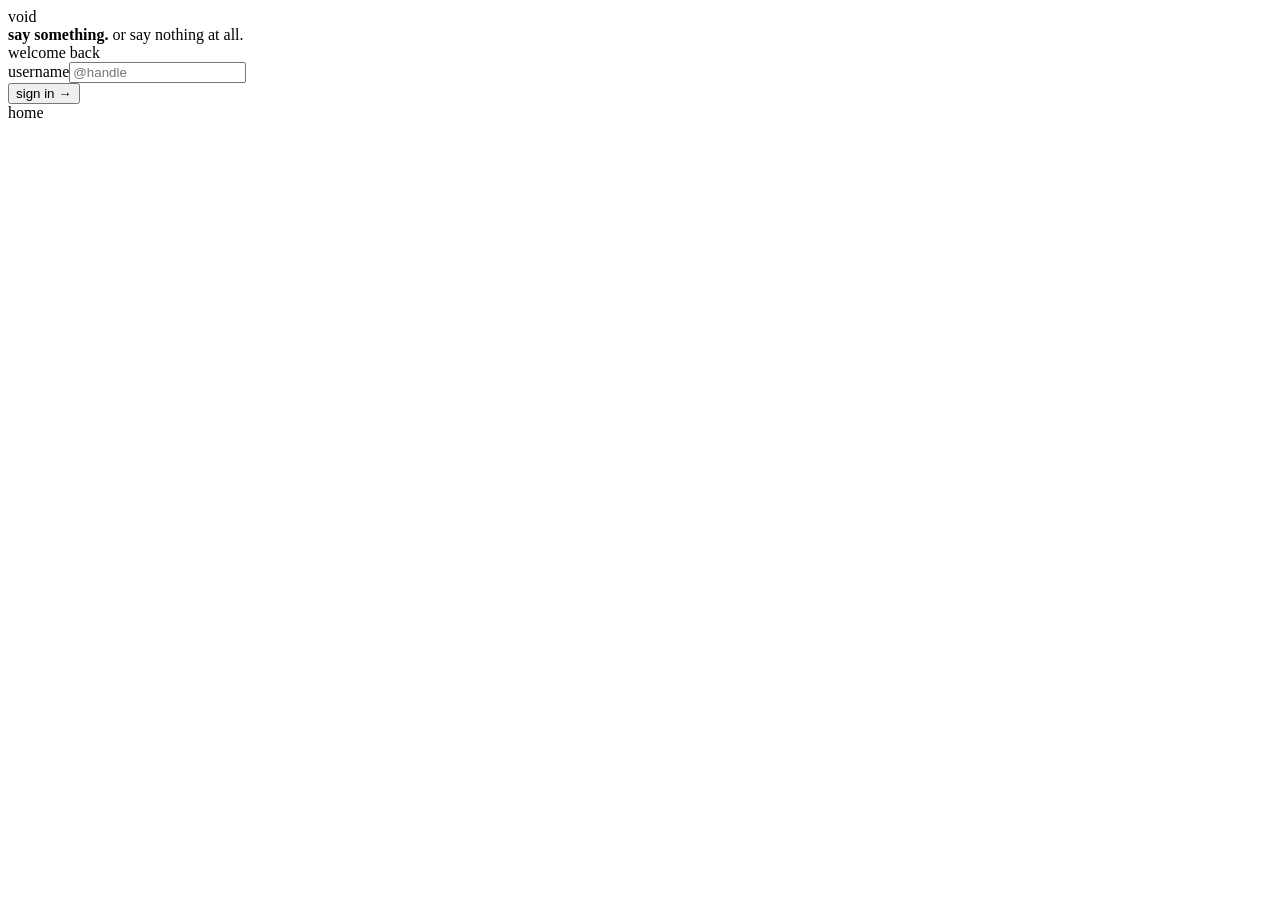
==== commit e9c798a6: "Update fmt.Println to print 'Goodbye World'" ====
--- a/void.html
+++ b/void.html
@@ -1,1417 +1,43 @@
 <!DOCTYPE html>
 <html lang="en" data-theme="light">
 <head>
-<meta charset="UTF-8">
-<meta name="viewport" content="width=device-width, initial-scale=1.0">
-<title>void</title>
-<style>
-/* ═══════════════════════════════════════════════════
-   THEME TOKENS
-═══════════════════════════════════════════════════ */
-:root {
-  --bg:      #ffffff;
-  --bg2:     #f9f9f9;
-  --bg3:     #f2f2f2;
-  --border:  #e4e4e4;
-  --border2: #c8c8c8;
-  --muted:   #aaaaaa;
-  --sub:     #777777;
-  --body:    #444444;
-  --text:    #000000;
-  --inv-bg:  #000000;
-  --inv-txt: #ffffff;
-  --font: 'Verdana', Geneva, Tahoma, sans-serif;
-  --trans: background .18s, color .18s, border-color .18s;
-}
-[data-theme="dark"] {
-  --bg:      #000000;
-  --bg2:     #0a0a0a;
-  --bg3:     #111111;
-  --border:  #1f1f1f;
-  --border2: #333333;
-  --muted:   #555555;
-  --sub:     #888888;
-  --body:    #bbbbbb;
-  --text:    #ffffff;
-  --inv-bg:  #ffffff;
-  --inv-txt: #000000;
-}
-
-/* ═══════════════════════════════════════════════════
-   BASE
-═══════════════════════════════════════════════════ */
-* { margin:0; padding:0; box-sizing:border-box; }
-html { font-family:var(--font); background:var(--bg); color:var(--text); font-size:13px; -webkit-font-smoothing:antialiased; transition:var(--trans); }
-body { background:var(--bg); }
-button,input,textarea { font-family:var(--font); }
-::-webkit-scrollbar { width:2px; }
-::-webkit-scrollbar-track { background:var(--bg); }
-::-webkit-scrollbar-thumb { background:var(--text); }
-
-/* ═══════════════════════════════════════════════════
-   LOGIN
-═══════════════════════════════════════════════════ */
-#loginPage { position:fixed; inset:0; background:var(--bg); z-index:999; display:flex; align-items:stretch; transition:var(--trans); }
-#loginPage.gone { display:none; }
-.ll { flex:1; background:var(--text); display:flex; flex-direction:column; justify-content:space-between; padding:60px; transition:var(--trans); }
-.ll-logo { font-size:52px; font-weight:700; color:var(--bg); letter-spacing:-.04em; }
-.ll-tag { font-size:14px; color:var(--muted); line-height:2; max-width:300px; }
-.ll-tag strong { color:var(--bg); display:block; font-size:17px; margin-bottom:4px; }
-.ll-foot { font-size:10px; color:var(--body); letter-spacing:.1em; text-transform:uppercase; }
-.lr { width:440px; flex-shrink:0; display:flex; flex-direction:column; justify-content:center; padding:60px 52px; border-left:1px solid var(--border); background:var(--bg); }
-.lr-title { font-size:22px; font-weight:700; letter-spacing:-.03em; margin-bottom:4px; color:var(--text); }
-.lr-sub { font-size:12px; color:var(--sub); margin-bottom:36px; }
-.lr-tabs { display:flex; border-bottom:1px solid var(--border); margin-bottom:28px; }
-.lt { padding:9px 18px; background:none; border:none; cursor:pointer; font-size:12px; color:var(--muted); position:relative; transition:color .12s; }
-.lt.on { color:var(--text); font-weight:700; }
-.lt.on::after { content:''; position:absolute; bottom:-1px; left:0; right:0; height:2px; background:var(--text); }
-.l-form { display:flex; flex-direction:column; gap:14px; }
-.fg { display:flex; flex-direction:column; gap:5px; }
-.fl { font-size:10px; font-weight:700; letter-spacing:.1em; text-transform:uppercase; color:var(--sub); }
-.fi { padding:11px 14px; border:1px solid var(--border); background:var(--bg); font-size:13px; outline:none; transition:border .15s; color:var(--text); }
-.fi:focus { border-color:var(--text); }
-.fi::placeholder { color:var(--border2); }
-.l-btn { margin-top:6px; padding:13px; background:var(--text); color:var(--bg); border:none; font-size:11px; font-weight:700; letter-spacing:.1em; text-transform:uppercase; cursor:pointer; transition:opacity .15s; }
-.l-btn:hover { opacity:.8; }
-.ql { margin-top:28px; }
-.ql-t { font-size:10px; color:var(--muted); letter-spacing:.1em; text-transform:uppercase; margin-bottom:12px; }
-.ql-list { display:flex; flex-direction:column; gap:8px; }
-.qa { display:flex; align-items:center; gap:12px; padding:10px 14px; border:1px solid var(--border); cursor:pointer; transition:all .15s; background:var(--bg); }
-.qa:hover { border-color:var(--text); background:var(--bg2); }
-.qa-info { flex:1; }
-.qa-name { font-size:12px; font-weight:700; color:var(--text); }
-.qa-sub { font-size:11px; color:var(--muted); }
-.qa-arr { color:var(--border2); font-size:18px; }
-
-/* ═══════════════════════════════════════════════════
-   APP SHELL
-═══════════════════════════════════════════════════ */
-#app { display:none; }
-#app.on { display:flex; min-height:100vh; }
-
-/* ═══════════════════════════════════════════════════
-   AVATAR
-═══════════════════════════════════════════════════ */
-.av {
-  background:var(--text); border-radius:50%;
-  display:flex; align-items:center; justify-content:center;
-  color:var(--bg); font-weight:700; flex-shrink:0; transition:var(--trans);
-}
-.av.xs { width:28px; height:28px; font-size:9px; }
-.av.sm { width:34px; height:34px; font-size:11px; }
-.av.lg { width:72px; height:72px; font-size:18px; }
-
-/* ═══════════════════════════════════════════════════
-   SIDEBAR
-═══════════════════════════════════════════════════ */
-.sidebar { width:220px; flex-shrink:0; position:sticky; top:0; height:100vh; display:flex; flex-direction:column; padding:28px 16px; border-right:1px solid var(--border); overflow-y:auto; background:var(--bg); }
-.s-logo { font-size:20px; font-weight:700; letter-spacing:-.04em; margin-bottom:32px; padding:0 8px; cursor:pointer; color:var(--text); }
-.nav-links { display:flex; flex-direction:column; gap:1px; flex:1; }
-.nl { display:flex; align-items:center; gap:11px; padding:9px 10px; font-size:12px; color:var(--sub); cursor:pointer; transition:all .12s; border-radius:2px; user-select:none; position:relative; }
-.nl:hover { color:var(--text); background:var(--bg3); }
-.nl.on { color:var(--text); font-weight:700; }
-.nl svg { width:15px; height:15px; flex-shrink:0; stroke:currentColor; stroke-width:1.8; fill:none; }
-.nl-badge { position:absolute; right:10px; top:50%; transform:translateY(-50%); background:var(--text); color:var(--bg); font-size:9px; font-weight:700; padding:1px 5px; border-radius:20px; min-width:16px; text-align:center; }
-.s-div { height:1px; background:var(--border); margin:10px 0; }
-.s-post-btn { padding:11px 8px; background:var(--text); color:var(--bg); border:none; font-size:10px; font-weight:700; letter-spacing:.1em; text-transform:uppercase; cursor:pointer; transition:opacity .15s; margin-top:12px; }
-.s-post-btn:hover { opacity:.75; }
-.s-user { display:flex; align-items:center; gap:9px; padding:9px 10px; cursor:pointer; border-radius:2px; transition:background .12s; margin-top:12px; }
-.s-user:hover { background:var(--bg3); }
-.s-uname { font-size:11px; font-weight:700; white-space:nowrap; overflow:hidden; text-overflow:ellipsis; color:var(--text); }
-.s-uhandle { font-size:10px; color:var(--muted); }
-/* dark mode toggle */
-.dm-toggle { display:flex; align-items:center; justify-content:space-between; padding:8px 10px; margin-top:4px; cursor:pointer; border-radius:2px; transition:background .12s; }
-.dm-toggle:hover { background:var(--bg3); }
-.dm-label { font-size:11px; color:var(--sub); }
-.dm-switch { width:28px; height:16px; background:var(--border2); border-radius:8px; position:relative; transition:background .2s; flex-shrink:0; }
-.dm-switch::after { content:''; position:absolute; left:2px; top:2px; width:12px; height:12px; background:var(--bg); border-radius:50%; transition:transform .2s, background .2s; }
-[data-theme="dark"] .dm-switch { background:var(--text); }
-[data-theme="dark"] .dm-switch::after { transform:translateX(12px); background:var(--bg); }
-
-/* ═══════════════════════════════════════════════════
-   MAIN + RIGHT PANEL
-═══════════════════════════════════════════════════ */
-.main { flex:1; display:flex; flex-direction:column; min-width:0; border-right:1px solid var(--border); }
-.rpanel { width:290px; flex-shrink:0; position:sticky; top:0; height:100vh; overflow-y:auto; padding:22px 18px; display:flex; flex-direction:column; gap:26px; background:var(--bg); }
-
-/* ═══════════════════════════════════════════════════
-   VIEWS
-═══════════════════════════════════════════════════ */
-.view { display:none; }
-.view.on { display:block; }
-
-/* ═══════════════════════════════════════════════════
-   STICKY HEADER
-═══════════════════════════════════════════════════ */
-.stk { position:sticky; top:0; background:var(--bg); backdrop-filter:blur(8px); z-index:10; border-bottom:1px solid var(--border); }
-.stk-inner { padding:16px 28px 0; }
-.stk-top { display:flex; align-items:center; justify-content:space-between; margin-bottom:10px; }
-.view-title { font-size:15px; font-weight:700; letter-spacing:-.02em; color:var(--text); }
-.tabs { display:flex; }
-.tab { padding:9px 16px; background:none; border:none; cursor:pointer; font-size:11px; color:var(--muted); position:relative; transition:color .12s; letter-spacing:.03em; }
-.tab:hover { color:var(--text); }
-.tab.on { color:var(--text); font-weight:700; }
-.tab.on::after { content:''; position:absolute; bottom:0; left:0; right:0; height:2px; background:var(--text); }
-
-/* ═══════════════════════════════════════════════════
-   COMPOSE
-═══════════════════════════════════════════════════ */
-.compose { padding:18px 28px; border-bottom:1px solid var(--border); display:flex; gap:13px; background:var(--bg); }
-.cmp-inner { flex:1; }
-.cmp-ta { width:100%; border:none; outline:none; font-family:var(--font); font-size:14px; line-height:1.7; resize:none; min-height:60px; background:transparent; color:var(--text); }
-.cmp-ta::placeholder { color:var(--border2); }
-.cmp-foot { display:flex; align-items:center; justify-content:space-between; margin-top:10px; flex-wrap:wrap; gap:8px; }
-.cmp-tools { display:flex; gap:8px; align-items:center; }
-.media-add-btn { display:flex; align-items:center; gap:4px; padding:5px 9px; border:1px solid var(--border); background:none; font-size:10px; color:var(--sub); cursor:pointer; transition:all .15s; letter-spacing:.04em; text-transform:uppercase; }
-.media-add-btn:hover { border-color:var(--text); color:var(--text); }
-.char-c { font-size:11px; color:var(--muted); }
-.char-c.w { color:#c00; }
-.post-btn-s { padding:7px 18px; background:var(--text); color:var(--bg); border:none; font-size:10px; font-weight:700; letter-spacing:.1em; text-transform:uppercase; cursor:pointer; transition:opacity .15s; }
-.post-btn-s:hover { opacity:.75; }
-.post-btn-s:disabled { opacity:.3; cursor:default; }
-/* attached media preview */
-.media-preview-row { display:flex; gap:8px; flex-wrap:wrap; margin-top:8px; }
-.media-chip { display:flex; align-items:center; gap:6px; padding:5px 10px; border:1px solid var(--border); font-size:10px; color:var(--sub); background:var(--bg2); }
-.media-chip .chip-type { font-weight:700; letter-spacing:.06em; text-transform:uppercase; color:var(--text); }
-.media-chip .chip-rm { cursor:pointer; color:var(--muted); font-size:14px; line-height:1; margin-left:2px; }
-.media-chip .chip-rm:hover { color:var(--text); }
-
-/* ═══════════════════════════════════════════════════
-   POSTS
-═══════════════════════════════════════════════════ */
-.post { padding:17px 28px; border-bottom:1px solid var(--border); display:flex; gap:13px; cursor:pointer; transition:background .1s; background:var(--bg); }
-.post:hover { background:var(--bg2); }
-.post-body { flex:1; min-width:0; }
-.post-meta { display:flex; align-items:baseline; gap:7px; margin-bottom:5px; flex-wrap:wrap; }
-.p-name { font-size:12px; font-weight:700; cursor:pointer; white-space:nowrap; color:var(--text); }
-.p-name:hover { text-decoration:underline; }
-.p-handle { font-size:11px; color:var(--muted); }
-.p-dot { font-size:10px; color:var(--border2); }
-.p-time { font-size:11px; color:var(--muted); margin-left:auto; flex-shrink:0; }
-.p-text { font-size:13px; line-height:1.7; word-break:break-word; white-space:pre-wrap; color:var(--text); }
-.p-text .tag { font-weight:700; }
-
-/* ── MEDIA BOXES ── */
-.media-box { margin-top:10px; }
-.media-item {
-  display:flex; align-items:center; gap:10px;
-  border:1px solid var(--border); padding:10px 14px;
-  margin-bottom:6px; cursor:pointer; transition:all .15s;
-  background:var(--bg2); position:relative; overflow:hidden;
-}
-.media-item:hover { border-color:var(--text); background:var(--bg3); }
-.media-icon {
-  width:32px; height:32px; border:1px solid var(--border2);
-  display:flex; align-items:center; justify-content:center;
-  flex-shrink:0; background:var(--bg);
-}
-.media-icon svg { width:14px; height:14px; stroke:var(--text); stroke-width:1.8; fill:none; }
-.media-label { flex:1; min-width:0; }
-.media-type { font-size:9px; font-weight:700; letter-spacing:.1em; text-transform:uppercase; color:var(--muted); margin-bottom:2px; }
-.media-name { font-size:11px; color:var(--text); white-space:nowrap; overflow:hidden; text-overflow:ellipsis; }
-.media-size { font-size:10px; color:var(--muted); }
-.media-play { font-size:10px; font-weight:700; letter-spacing:.08em; text-transform:uppercase; color:var(--sub); padding:4px 10px; border:1px solid var(--border); background:var(--bg); flex-shrink:0; transition:all .15s; }
-.media-item:hover .media-play { background:var(--text); color:var(--bg); border-color:var(--text); }
-/* expanded media */
-.media-expanded { margin-top:0; padding:0; background:var(--bg3); }
-.media-expanded .media-content { padding:12px 14px; }
-.media-expanded video, .media-expanded audio { width:100%; outline:none; display:block; }
-.media-expanded video { max-height:240px; background:#000; }
-.media-expanded audio { filter:invert(0); }
-[data-theme="dark"] .media-expanded audio { filter:invert(1); }
-.media-img-wrap { margin-top:10px; position:relative; }
-.media-img-placeholder {
-  width:100%; aspect-ratio:16/9;
-  background:var(--bg3); border:1px solid var(--border);
-  display:flex; align-items:center; justify-content:center;
-  flex-direction:column; gap:8px; cursor:pointer; transition:all .15s;
-}
-.media-img-placeholder:hover { border-color:var(--text); background:var(--bg2); }
-.media-img-placeholder svg { width:20px; height:20px; stroke:var(--muted); stroke-width:1.5; fill:none; }
-.media-img-placeholder span { font-size:10px; color:var(--muted); letter-spacing:.08em; text-transform:uppercase; }
-.media-img-real { width:100%; max-height:300px; object-fit:cover; border:1px solid var(--border); filter:grayscale(100%); display:block; }
-
-.p-actions { display:flex; gap:18px; margin-top:10px; align-items:center; flex-wrap:wrap; }
-.abtn { display:flex; align-items:center; gap:5px; background:none; border:none; font-size:11px; color:var(--muted); cursor:pointer; padding:2px 0; transition:color .12s; }
-.abtn:hover { color:var(--text); }
-.abtn.on { color:var(--text); }
-.a-ico { width:13px; height:13px; stroke:currentColor; stroke-width:1.8; fill:none; flex-shrink:0; transition:fill .12s; }
-.abtn.on .heart { fill:var(--text); }
-.abtn.on .bk { fill:var(--text); }
-
-/* ═══════════════════════════════════════════════════
-   PROFILE
-═══════════════════════════════════════════════════ */
-.p-banner { height:150px; background:var(--text); position:relative; overflow:hidden; transition:var(--trans); }
-.p-banner-pat { position:absolute; inset:0; background:repeating-linear-gradient(45deg,transparent,transparent 12px,rgba(128,128,128,.06) 12px,rgba(128,128,128,.06) 13px); }
-.p-info-row { padding:0 28px; margin-top:-36px; display:flex; align-items:flex-end; justify-content:space-between; margin-bottom:14px; }
-.p-av { width:70px; height:70px; background:var(--text); border-radius:50%; border:3px solid var(--bg); display:flex; align-items:center; justify-content:center; color:var(--bg); font-size:17px; font-weight:700; transition:var(--trans); }
-/* PROFILE ACTION ROW */
-.p-act-row { display:flex; gap:7px; padding-bottom:4px; align-items:flex-end; flex-wrap:wrap; }
-.p-btn { padding:7px 14px; border:1px solid var(--border); background:var(--bg); font-family:var(--font); font-size:10px; font-weight:700; letter-spacing:.07em; text-transform:uppercase; cursor:pointer; transition:all .15s; color:var(--text); white-space:nowrap; }
-.p-btn:hover { border-color:var(--text); }
-.p-btn.solid { background:var(--text); color:var(--bg); border-color:var(--text); }
-.p-btn.solid:hover { opacity:.75; }
-.p-btn.follow-on { background:var(--text); color:var(--bg); }
-.p-btn.stalk-on { background:var(--text); color:var(--bg); }
-/* stalk button special style */
-.p-btn.stalk { letter-spacing:.04em; }
-.p-details { padding:0 28px 16px; }
-.p-dname { font-size:17px; font-weight:700; letter-spacing:-.02em; margin-bottom:2px; color:var(--text); }
-.p-handle-row { display:flex; align-items:center; gap:9px; margin-bottom:10px; }
-.p-dhandle { font-size:12px; color:var(--sub); }
-.p-verified { font-size:9px; font-weight:700; letter-spacing:.1em; text-transform:uppercase; background:var(--text); color:var(--bg); padding:2px 6px; }
-.p-bio { font-size:13px; line-height:1.7; color:var(--body); max-width:480px; margin-bottom:12px; }
-.p-meta-row { display:flex; gap:18px; flex-wrap:wrap; margin-bottom:14px; }
-.p-meta-item { display:flex; align-items:center; gap:5px; font-size:11px; color:var(--sub); }
-.p-meta-item svg { width:11px; height:11px; stroke:currentColor; stroke-width:1.8; fill:none; }
-.p-stats { display:flex; gap:20px; }
-.p-stat { cursor:pointer; }
-.p-stat:hover .st-l { text-decoration:underline; }
-.st-v { font-size:14px; font-weight:700; color:var(--text); }
-.st-l { font-size:11px; color:var(--sub); }
-.p-tabs { border-bottom:1px solid var(--border); padding:0 28px; display:flex; margin-top:8px; }
-.p-tab { padding:10px 14px; background:none; border:none; cursor:pointer; font-size:11px; color:var(--muted); position:relative; transition:color .12s; letter-spacing:.03em; }
-.p-tab:hover { color:var(--text); }
-.p-tab.on { color:var(--text); font-weight:700; }
-.p-tab.on::after { content:''; position:absolute; bottom:0; left:0; right:0; height:2px; background:var(--text); }
-/* stalk indicator */
-.stalk-bar { display:none; padding:8px 28px; background:var(--bg3); border-bottom:1px solid var(--border); font-size:11px; color:var(--muted); letter-spacing:.03em; align-items:center; gap:6px; }
-.stalk-bar.on { display:flex; }
-.stalk-dot { width:6px; height:6px; background:var(--text); border-radius:50%; animation:pulse 1.4s infinite; }
-@keyframes pulse { 0%,100%{opacity:1}50%{opacity:.3} }
-
-/* ═══════════════════════════════════════════════════
-   MESSAGES
-═══════════════════════════════════════════════════ */
-.msg-view { display:flex; height:100vh; overflow:hidden; }
-.convo-list { width:268px; flex-shrink:0; border-right:1px solid var(--border); overflow-y:auto; display:flex; flex-direction:column; background:var(--bg); }
-.cl-hdr { padding:16px 18px; border-bottom:1px solid var(--border); display:flex; align-items:center; justify-content:space-between; position:sticky; top:0; background:var(--bg); z-index:5; }
-.cl-title { font-size:14px; font-weight:700; letter-spacing:-.02em; color:var(--text); }
-.ico-btn { background:none; border:none; cursor:pointer; color:var(--sub); display:flex; align-items:center; padding:4px; transition:color .12s; }
-.ico-btn:hover { color:var(--text); }
-.ico-btn svg { width:15px; height:15px; stroke:currentColor; stroke-width:1.8; fill:none; }
-.cl-search { padding:10px 14px; border-bottom:1px solid var(--border); position:relative; background:var(--bg); }
-.cl-search input { width:100%; padding:8px 10px 8px 30px; border:1px solid var(--border); background:var(--bg2); font-size:11px; outline:none; transition:all .15s; color:var(--text); }
-.cl-search input:focus { border-color:var(--text); background:var(--bg); }
-.cl-search input::placeholder { color:var(--border2); }
-.cl-search svg { position:absolute; left:23px; top:50%; transform:translateY(-50%); width:12px; height:12px; stroke:var(--muted); stroke-width:1.8; fill:none; }
-.convo-item { display:flex; gap:10px; padding:13px 16px; border-bottom:1px solid var(--border); cursor:pointer; transition:background .1s; position:relative; background:var(--bg); }
-.convo-item:hover { background:var(--bg2); }
-.convo-item.on { background:var(--bg3); }
-.c-body { flex:1; min-width:0; }
-.c-top { display:flex; align-items:baseline; justify-content:space-between; margin-bottom:3px; }
-.c-name { font-size:12px; font-weight:400; white-space:nowrap; overflow:hidden; text-overflow:ellipsis; color:var(--text); }
-.convo-item.unread .c-name { font-weight:700; }
-.c-time { font-size:10px; color:var(--muted); flex-shrink:0; margin-left:5px; }
-.c-prev { font-size:11px; color:var(--sub); white-space:nowrap; overflow:hidden; text-overflow:ellipsis; }
-.u-dot { position:absolute; right:13px; top:50%; transform:translateY(-50%); width:6px; height:6px; background:var(--text); border-radius:50%; }
-.chat-pnl { flex:1; display:flex; flex-direction:column; min-width:0; overflow:hidden; background:var(--bg); }
-.chat-empty { flex:1; display:flex; flex-direction:column; align-items:center; justify-content:center; color:var(--muted); gap:10px; }
-.chat-empty-ico { font-size:28px; }
-.chat-empty-txt { font-size:11px; letter-spacing:.05em; }
-.chat-hdr { padding:13px 20px; border-bottom:1px solid var(--border); display:flex; align-items:center; gap:11px; background:var(--bg); }
-.chat-hdr-name { font-size:13px; font-weight:700; color:var(--text); }
-.chat-hdr-handle { font-size:11px; color:var(--sub); }
-.chat-msgs { flex:1; overflow-y:auto; padding:18px 20px; display:flex; flex-direction:column; background:var(--bg); }
-.day-lbl { text-align:center; font-size:10px; color:var(--muted); letter-spacing:.08em; text-transform:uppercase; margin:14px 0; }
-.msg-row { display:flex; gap:9px; margin-bottom:12px; align-items:flex-end; }
-.msg-row.me { flex-direction:row-reverse; }
-.bubble { max-width:65%; padding:9px 13px; font-size:12px; line-height:1.65; background:var(--bg3); color:var(--text); border:1px solid var(--border); }
-.msg-row.me .bubble { background:var(--text); color:var(--bg); border-color:var(--text); }
-.m-time { font-size:10px; color:var(--muted); margin-top:2px; }
-.msg-row.me .m-time { text-align:right; }
-.chat-inp-row { padding:12px 18px; border-top:1px solid var(--border); display:flex; gap:9px; align-items:flex-end; background:var(--bg); }
-.chat-inp { flex:1; padding:9px 13px; border:1px solid var(--border); font-size:12px; outline:none; resize:none; font-family:var(--font); line-height:1.5; max-height:100px; transition:border .15s; background:var(--bg); color:var(--text); }
-.chat-inp:focus { border-color:var(--text); }
-.send-btn { padding:9px 16px; background:var(--text); color:var(--bg); border:none; font-size:10px; font-weight:700; letter-spacing:.1em; text-transform:uppercase; cursor:pointer; transition:opacity .15s; flex-shrink:0; }
-.send-btn:hover { opacity:.75; }
-.send-btn:disabled { opacity:.3; cursor:default; }
-
-/* ═══════════════════════════════════════════════════
-   EXPLORE
-═══════════════════════════════════════════════════ */
-.exp-bar { padding:16px 28px; border-bottom:1px solid var(--border); position:sticky; top:0; background:var(--bg); z-index:5; }
-.exp-bar input { width:100%; padding:11px 14px 11px 36px; border:1px solid var(--border); background:var(--bg2); font-size:13px; outline:none; transition:all .15s; color:var(--text); font-family:var(--font); }
-.exp-bar input:focus { border-color:var(--text); background:var(--bg); }
-.exp-bar input::placeholder { color:var(--muted); }
-.exp-bar-wrap { position:relative; }
-.exp-bar-wrap svg { position:absolute; left:12px; top:50%; transform:translateY(-50%); width:14px; height:14px; stroke:var(--muted); stroke-width:1.8; fill:none; pointer-events:none; }
-.sec-hdr { padding:14px 28px 8px; border-bottom:1px solid var(--border); }
-.sec-title { font-size:10px; font-weight:700; letter-spacing:.1em; text-transform:uppercase; color:var(--muted); }
-.trend-row { padding:13px 28px; border-bottom:1px solid var(--border); cursor:pointer; transition:background .1s; background:var(--bg); }
-.trend-row:hover { background:var(--bg2); }
-.tr-cat { font-size:10px; color:var(--muted); letter-spacing:.07em; text-transform:uppercase; margin-bottom:2px; }
-.tr-tag { font-size:13px; font-weight:700; letter-spacing:-.01em; margin-bottom:2px; color:var(--text); }
-.tr-count { font-size:11px; color:var(--sub); }
-.user-row { display:flex; align-items:center; gap:12px; padding:13px 28px; border-bottom:1px solid var(--border); cursor:pointer; transition:background .1s; background:var(--bg); }
-.user-row:hover { background:var(--bg2); }
-.u-info { flex:1; min-width:0; }
-.u-name { font-size:13px; font-weight:700; margin-bottom:2px; cursor:pointer; color:var(--text); }
-.u-name:hover { text-decoration:underline; }
-.u-handle { font-size:11px; color:var(--sub); }
-.u-bio { font-size:11px; color:var(--body); margin-top:3px; white-space:nowrap; overflow:hidden; text-overflow:ellipsis; max-width:340px; }
-.fw-pill { padding:6px 13px; background:var(--text); color:var(--bg); border:1px solid var(--text); font-size:9px; font-weight:700; letter-spacing:.07em; text-transform:uppercase; cursor:pointer; transition:all .15s; flex-shrink:0; }
-.fw-pill:hover,.fw-pill.on { background:var(--bg); color:var(--text); }
-
-/* ═══════════════════════════════════════════════════
-   NOTIFICATIONS
-═══════════════════════════════════════════════════ */
-.notif-row { display:flex; gap:12px; padding:13px 28px; border-bottom:1px solid var(--border); cursor:pointer; transition:background .1s; background:var(--bg); }
-.notif-row:hover { background:var(--bg2); }
-.notif-row.unread { background:var(--bg2); }
-.notif-ico { width:34px; height:34px; background:var(--bg3); border-radius:50%; display:flex; align-items:center; justify-content:center; flex-shrink:0; border:1px solid var(--border); }
-.notif-ico svg { width:14px; height:14px; stroke:var(--text); stroke-width:1.8; fill:none; }
-.notif-body { flex:1; min-width:0; }
-.notif-txt { font-size:12px; line-height:1.6; color:var(--body); }
-.notif-txt strong { color:var(--text); cursor:pointer; }
-.notif-txt strong:hover { text-decoration:underline; }
-.notif-time { font-size:10px; color:var(--muted); margin-top:3px; }
-.notif-prev { font-size:11px; color:var(--sub); margin-top:5px; border-left:2px solid var(--border2); padding-left:9px; line-height:1.5; }
-
-/* ═══════════════════════════════════════════════════
-   RIGHT PANEL
-═══════════════════════════════════════════════════ */
-.rp-search { position:relative; }
-.rp-search input { width:100%; padding:8px 11px 8px 30px; border:1px solid var(--border); background:var(--bg2); font-size:11px; outline:none; transition:all .15s; color:var(--text); font-family:var(--font); }
-.rp-search input:focus { border-color:var(--text); background:var(--bg); }
-.rp-search input::placeholder { color:var(--muted); }
-.rp-search svg { position:absolute; left:10px; top:50%; transform:translateY(-50%); width:11px; height:11px; stroke:var(--muted); stroke-width:1.8; fill:none; }
-.rp-stitle { font-size:10px; font-weight:700; letter-spacing:.1em; text-transform:uppercase; color:var(--muted); margin-bottom:11px; }
-.rp-stats-grid { display:grid; grid-template-columns:1fr 1fr; gap:1px; background:var(--border); }
-.rp-stat { background:var(--bg); padding:11px; text-align:center; }
-.rp-sv { font-size:17px; font-weight:700; letter-spacing:-.02em; color:var(--text); }
-.rp-sl { font-size:9px; color:var(--sub); letter-spacing:.07em; text-transform:uppercase; margin-top:2px; }
-.rp-trend { padding:9px 0; border-bottom:1px solid var(--border); cursor:pointer; }
-.rp-trend:last-child { border-bottom:none; }
-.rp-trend:hover .rpt-tag { text-decoration:underline; }
-.rpt-cat { font-size:9px; color:var(--muted); letter-spacing:.07em; text-transform:uppercase; }
-.rpt-tag { font-size:11px; font-weight:700; margin:2px 0; color:var(--text); }
-.rpt-count { font-size:10px; color:var(--muted); }
-.rp-follow { display:flex; align-items:center; gap:9px; padding:8px 0; border-bottom:1px solid var(--border); }
-.rp-follow:last-child { border-bottom:none; }
-.rpf-info { flex:1; min-width:0; }
-.rpf-name { font-size:11px; font-weight:700; cursor:pointer; white-space:nowrap; overflow:hidden; text-overflow:ellipsis; color:var(--text); }
-.rpf-name:hover { text-decoration:underline; }
-.rpf-handle { font-size:10px; color:var(--muted); }
-.rpf-btn { padding:4px 11px; background:var(--text); color:var(--bg); border:1px solid var(--text); font-size:9px; font-weight:700; letter-spacing:.06em; text-transform:uppercase; cursor:pointer; transition:all .15s; flex-shrink:0; }
-.rpf-btn:hover,.rpf-btn.on { background:var(--bg); color:var(--text); }
-
-/* ═══════════════════════════════════════════════════
-   MODAL
-═══════════════════════════════════════════════════ */
-.overlay { display:none; position:fixed; inset:0; background:rgba(0,0,0,.5); z-index:200; align-items:flex-start; justify-content:center; padding-top:60px; backdrop-filter:blur(4px); }
-[data-theme="dark"] .overlay { background:rgba(255,255,255,.1); }
-.overlay.on { display:flex; animation:fIn .18s ease; }
-.modal { width:100%; max-width:520px; background:var(--bg); border:1px solid var(--text); animation:sUp .2s ease; }
-.m-hdr { display:flex; align-items:center; justify-content:space-between; padding:15px 20px; border-bottom:1px solid var(--border); }
-.m-title { font-size:12px; font-weight:700; color:var(--text); }
-.m-close { background:none; border:none; cursor:pointer; font-size:22px; color:var(--muted); line-height:1; transition:color .12s; }
-.m-close:hover { color:var(--text); }
-.m-body { padding:20px; }
-.form-group { display:flex; flex-direction:column; gap:5px; margin-bottom:14px; }
-.form-lbl { font-size:10px; font-weight:700; letter-spacing:.1em; text-transform:uppercase; color:var(--sub); }
-.form-inp { padding:10px 13px; border:1px solid var(--border); background:var(--bg); font-size:12px; outline:none; transition:border .15s; color:var(--text); font-family:var(--font); }
-.form-inp:focus { border-color:var(--text); }
-.form-inp::placeholder { color:var(--border2); }
-
-/* ═══════════════════════════════════════════════════
-   EMPTY STATE
-═══════════════════════════════════════════════════ */
-.empty-st { display:flex; flex-direction:column; align-items:center; justify-content:center; padding:60px 20px; text-align:center; color:var(--muted); gap:11px; }
-.empty-ico { font-size:24px; }
-.empty-title { font-size:13px; font-weight:700; color:var(--body); }
-.empty-sub { font-size:11px; line-height:1.7; max-width:240px; }
-
-@keyframes fIn { from{opacity:0} to{opacity:1} }
-@keyframes sUp { from{opacity:0;transform:translateY(10px)} to{opacity:1;transform:translateY(0)} }
-</style>
+    <meta charset="UTF-8">
+    <meta name="viewport" content="width=device-width, initial-scale=1.0">
+    <title>void | say something</title>
+    <link rel="stylesheet" href="styles.css">
+    <link href="https://fonts.googleapis.com/css2?family=Montserrat:wght@300;400;700&display=swap" rel="stylesheet">
 </head>
 <body>
 
-<!-- ══════════════════════════ LOGIN ══════════════════════════ -->
-<div id="loginPage">
-  <div class="ll">
-    <div class="ll-logo">void</div>
-    <div>
-      <div class="ll-tag">
-        <strong>say something.</strong>
-        or say nothing at all.<br>
-        a place for thoughts too long for your head<br>and too short for a blog.
-      </div>
-    </div>
-    <div class="ll-foot">minimal · focused · yours</div>
-  </div>
-  <div class="lr">
-    <div class="lr-title">welcome back</div>
-    <div class="lr-sub">sign in to continue to void</div>
-    <div class="lr-tabs">
-      <button class="lt on" onclick="lTab(this,'si')">sign in</button>
-      <button class="lt" onclick="lTab(this,'ca')">create account</button>
-    </div>
-    <div id="siForm" class="l-form">
-      <div class="fg"><label class="fl">username</label><input class="fi" type="text" placeholder="@handle"/></div>
-      <div class="fg"><label class="fl">password</label><input class="fi" type="password" placeholder="••••••••"/></div>
-      <button class="l-btn" onclick="doLogin()">sign in →</button>
-    </div>
-    <div id="caForm" class="l-form" style="display:none">
-      <div class="fg"><label class="fl">display name</label><input class="fi" type="text" placeholder="your name"/></div>
-      <div class="fg"><label class="fl">username</label><input class="fi" type="text" placeholder="@handle"/></div>
-      <div class="fg"><label class="fl">email</label><input class="fi" type="email" placeholder="you@example.com"/></div>
-      <div class="fg"><label class="fl">password</label><input class="fi" type="password" placeholder="••••••••"/></div>
-      <button class="l-btn" onclick="doLogin()">create account →</button>
-    </div>
-    <div class="ql">
-      <div class="ql-t">or continue as</div>
-      <div class="ql-list">
-        <div class="qa" onclick="loginAs('elena')">
-          <div class="av xs" style="width:30px;height:30px;font-size:10px;">em</div>
-          <div class="qa-info"><div class="qa-name">elena morse</div><div class="qa-sub">@elena · designer</div></div>
-          <div class="qa-arr">›</div>
+    <div id="loginPage">
+        <div class="ll">
+            <div class="ll-logo">void</div>
+            <div class="ll-tag">
+                <strong>say something.</strong>
+                or say nothing at all.
+            </div>
         </div>
-        <div class="qa" onclick="loginAs('kai')">
-          <div class="av xs" style="width:30px;height:30px;font-size:10px;">kn</div>
-          <div class="qa-info"><div class="qa-name">kai nakamura</div><div class="qa-sub">@kainak · developer</div></div>
-          <div class="qa-arr">›</div>
+        <div class="lr">
+            <div class="lr-title">welcome back</div>
+            <div id="siForm" class="l-form">
+                <div class="fg"><label class="fl">username</label><input class="fi" type="text" id="loginHandle" placeholder="@handle"/></div>
+                <button class="l-btn" onclick="Auth.login()">sign in →</button>
+            </div>
         </div>
-        <div class="qa" onclick="loginAs('sol')">
-          <div class="av xs" style="width:30px;height:30px;font-size:10px;">sv</div>
-          <div class="qa-info"><div class="qa-name">sol vega</div><div class="qa-sub">@solvega · writer</div></div>
-          <div class="qa-arr">›</div>
-        </div>
-      </div>
-    </div>
-  </div>
-</div>
-
-<!-- ══════════════════════════ APP ══════════════════════════ -->
-<div id="app">
-  <nav class="sidebar">
-    <div class="s-logo" onclick="go('home')">void</div>
-    <div class="nav-links">
-      <div class="nl on" id="nl-home" onclick="go('home')">
-        <svg viewBox="0 0 24 24"><path d="M3 9l9-7 9 7v11a2 2 0 01-2 2H5a2 2 0 01-2-2z"/><polyline points="9 22 9 12 15 12 15 22"/></svg>home
-      </div>
-      <div class="nl" id="nl-explore" onclick="go('explore')">
-        <svg viewBox="0 0 24 24"><circle cx="11" cy="11" r="8"/><line x1="21" y1="21" x2="16.65" y2="16.65"/></svg>explore
-      </div>
-      <div class="nl" id="nl-notifications" onclick="go('notifications')">
-        <svg viewBox="0 0 24 24"><path d="M18 8A6 6 0 006 8c0 7-3 9-3 9h18s-3-2-3-9"/><path d="M13.73 21a2 2 0 01-3.46 0"/></svg>notifications
-        <span class="nl-badge" id="nBadge">3</span>
-      </div>
-      <div class="nl" id="nl-messages" onclick="go('messages')">
-        <svg viewBox="0 0 24 24"><path d="M21 15a2 2 0 01-2 2H7l-4 4V5a2 2 0 012-2h14a2 2 0 012 2z"/></svg>messages
-        <span class="nl-badge" id="mBadge">2</span>
-      </div>
-      <div class="nl" id="nl-saved" onclick="go('saved')">
-        <svg viewBox="0 0 24 24"><path d="M19 21l-7-5-7 5V5a2 2 0 012-2h10a2 2 0 012 2z"/></svg>saved
-      </div>
-      <div class="s-div"></div>
-      <div class="nl" id="nl-profile" onclick="go('profile','me')">
-        <svg viewBox="0 0 24 24"><path d="M20 21v-2a4 4 0 00-4-4H8a4 4 0 00-4 4v2"/><circle cx="12" cy="7" r="4"/></svg>profile
-      </div>
-    </div>
-    <button class="s-post-btn" onclick="openPostModal()">+ new post</button>
-    <!-- dark mode toggle -->
-    <div class="dm-toggle" onclick="toggleDark()">
-      <span class="dm-label" id="dmLbl">light mode</span>
-      <div class="dm-switch" id="dmSwitch"></div>
-    </div>
-    <div class="s-user" onclick="go('profile','me')">
-      <div class="av xs" id="sAv">—</div>
-      <div>
-        <div class="s-uname" id="sName">—</div>
-        <div class="s-uhandle" id="sHandle">—</div>
-      </div>
-    </div>
-  </nav>
-
-  <div class="main">
-    <!-- HOME -->
-    <div class="view on" id="v-home">
-      <div class="stk">
-        <div class="stk-inner">
-          <div class="stk-top"><div class="view-title">home</div></div>
-          <div class="tabs">
-            <button class="tab on" onclick="fTab(this,'fy')">for you</button>
-            <button class="tab" onclick="fTab(this,'following')">following</button>
-            <button class="tab" onclick="fTab(this,'latest')">latest</button>
-          </div>
-        </div>
-      </div>
-      <div class="compose">
-        <div class="av xs" id="cmpAv">—</div>
-        <div class="cmp-inner">
-          <textarea class="cmp-ta" id="hTa" placeholder="what's on your mind?" maxlength="280"
-            oninput="onTa(this,'hCc','hSb')"></textarea>
-          <div id="hMediaPreview" class="media-preview-row"></div>
-          <div class="cmp-foot">
-            <div class="cmp-tools">
-              <button class="media-add-btn" onclick="addMedia('hTa','img')">
-                <svg width="11" height="11" viewBox="0 0 24 24" fill="none" stroke="currentColor" stroke-width="2"><rect x="3" y="3" width="18" height="18" rx="1"/><circle cx="8.5" cy="8.5" r="1.5"/><polyline points="21 15 16 10 5 21"/></svg>img
-              </button>
-              <button class="media-add-btn" onclick="addMedia('hTa','vid')">
-                <svg width="11" height="11" viewBox="0 0 24 24" fill="none" stroke="currentColor" stroke-width="2"><polygon points="23 7 16 12 23 17 23 7"/><rect x="1" y="5" width="15" height="14" rx="2"/></svg>vid
-              </button>
-              <button class="media-add-btn" onclick="addMedia('hTa','aud')">
-                <svg width="11" height="11" viewBox="0 0 24 24" fill="none" stroke="currentColor" stroke-width="2"><path d="M9 18V5l12-2v13"/><circle cx="6" cy="18" r="3"/><circle cx="18" cy="16" r="3"/></svg>aud
-              </button>
-              <span class="char-c" id="hCc">280</span>
-            </div>
-            <button class="post-btn-s" id="hSb" disabled onclick="doPost('hTa')">post</button>
-          </div>
-        </div>
-      </div>
-      <div id="feedContainer"></div>
     </div>
 
-    <!-- EXPLORE -->
-    <div class="view" id="v-explore">
-      <div class="exp-bar">
-        <div class="exp-bar-wrap">
-          <svg viewBox="0 0 24 24"><circle cx="11" cy="11" r="8"/><line x1="21" y1="21" x2="16.65" y2="16.65"/></svg>
-          <input type="text" placeholder="search people, posts, topics…" oninput="handleSearch(this.value)">
+    <div id="app">
+        <nav class="sidebar" id="sidebarNav"></nav>
+        <div class="main">
+            <div id="v-home" class="view on">
+                <div class="stk"><div class="stk-inner"><div class="view-title">home</div></div></div>
+                <div id="feedContainer"></div>
+            </div>
         </div>
-      </div>
-      <div id="exploreBody"></div>
+        <aside class="rpanel" id="rightPanel"></aside>
     </div>
 
-    <!-- NOTIFICATIONS -->
-    <div class="view" id="v-notifications">
-      <div class="stk"><div class="stk-inner"><div class="stk-top"><div class="view-title">notifications</div></div></div></div>
-      <div id="notifsBody"></div>
-    </div>
-
-    <!-- MESSAGES -->
-    <div class="view" id="v-messages">
-      <div class="msg-view">
-        <div class="convo-list">
-          <div class="cl-hdr">
-            <span class="cl-title">messages</span>
-            <button class="ico-btn" onclick="openNewMsg()">
-              <svg viewBox="0 0 24 24"><path d="M11 4H4a2 2 0 00-2 2v14a2 2 0 002 2h14a2 2 0 002-2v-7"/><path d="M18.5 2.5a2.121 2.121 0 013 3L12 15l-4 1 1-4 9.5-9.5z"/></svg>
-            </button>
-          </div>
-          <div class="cl-search">
-            <svg viewBox="0 0 24 24"><circle cx="11" cy="11" r="8"/><line x1="21" y1="21" x2="16.65" y2="16.65"/></svg>
-            <input type="text" placeholder="search messages…">
-          </div>
-          <div id="convoListEl"></div>
-        </div>
-        <div class="chat-pnl" id="chatPanel">
-          <div class="chat-empty">
-            <div class="chat-empty-ico">✉</div>
-            <div class="chat-empty-txt">select a conversation</div>
-          </div>
-        </div>
-      </div>
-    </div>
-
-    <!-- SAVED -->
-    <div class="view" id="v-saved">
-      <div class="stk"><div class="stk-inner"><div class="stk-top"><div class="view-title">saved</div></div></div></div>
-      <div id="savedBody"></div>
-    </div>
-
-    <!-- PROFILE -->
-    <div class="view" id="v-profile">
-      <div id="profileBody"></div>
-    </div>
-  </div>
-
-  <!-- RIGHT PANEL -->
-  <div class="rpanel">
-    <div>
-      <div class="rp-search">
-        <svg viewBox="0 0 24 24"><circle cx="11" cy="11" r="8"/><line x1="21" y1="21" x2="16.65" y2="16.65"/></svg>
-        <input type="text" placeholder="search void…">
-      </div>
-    </div>
-    <div>
-      <div class="rp-stitle">your activity</div>
-      <div class="rp-stats-grid">
-        <div class="rp-stat"><div class="rp-sv" id="stPosts">0</div><div class="rp-sl">posts</div></div>
-        <div class="rp-stat"><div class="rp-sv" id="stFollowers">0</div><div class="rp-sl">followers</div></div>
-        <div class="rp-stat"><div class="rp-sv" id="stLikes">0</div><div class="rp-sl">likes given</div></div>
-        <div class="rp-stat"><div class="rp-sv" id="stSaved">0</div><div class="rp-sl">saved</div></div>
-      </div>
-    </div>
-    <div>
-      <div class="rp-stitle">trending</div>
-      <div id="rpTrend"></div>
-    </div>
-    <div>
-      <div class="rp-stitle">suggested</div>
-      <div id="rpSuggest"></div>
-    </div>
-  </div>
-</div>
-
-<!-- POST MODAL -->
-<div class="overlay" id="postModal" onclick="oc(event,'postModal')">
-  <div class="modal">
-    <div class="m-hdr"><div class="m-title">new post</div><button class="m-close" onclick="cm('postModal')">×</button></div>
-    <div class="m-body">
-      <div style="display:flex;gap:13px;">
-        <div class="av xs" id="mAv">—</div>
-        <div style="flex:1;">
-          <textarea class="cmp-ta" id="mTa" placeholder="what's on your mind?" maxlength="280" style="min-height:100px;font-size:14px;"
-            oninput="onTa(this,'mCc','mSb')"></textarea>
-          <div id="mMediaPreview" class="media-preview-row"></div>
-          <div class="cmp-foot" style="margin-top:10px;">
-            <div class="cmp-tools">
-              <button class="media-add-btn" onclick="addMedia('mTa','img')">
-                <svg width="11" height="11" viewBox="0 0 24 24" fill="none" stroke="currentColor" stroke-width="2"><rect x="3" y="3" width="18" height="18" rx="1"/><circle cx="8.5" cy="8.5" r="1.5"/><polyline points="21 15 16 10 5 21"/></svg>img
-              </button>
-              <button class="media-add-btn" onclick="addMedia('mTa','vid')">
-                <svg width="11" height="11" viewBox="0 0 24 24" fill="none" stroke="currentColor" stroke-width="2"><polygon points="23 7 16 12 23 17 23 7"/><rect x="1" y="5" width="15" height="14" rx="2"/></svg>vid
-              </button>
-              <button class="media-add-btn" onclick="addMedia('mTa','aud')">
-                <svg width="11" height="11" viewBox="0 0 24 24" fill="none" stroke="currentColor" stroke-width="2"><path d="M9 18V5l12-2v13"/><circle cx="6" cy="18" r="3"/><circle cx="18" cy="16" r="3"/></svg>aud
-              </button>
-              <span class="char-c" id="mCc">280</span>
-            </div>
-            <button class="post-btn-s" id="mSb" disabled onclick="doPost('mTa',true)">post</button>
-          </div>
-        </div>
-      </div>
-    </div>
-  </div>
-</div>
-
-<!-- NEW MESSAGE MODAL -->
-<div class="overlay" id="newMsgModal" onclick="oc(event,'newMsgModal')">
-  <div class="modal">
-    <div class="m-hdr"><div class="m-title">new message</div><button class="m-close" onclick="cm('newMsgModal')">×</button></div>
-    <div class="m-body">
-      <div class="form-group">
-        <div class="form-lbl">to:</div>
-        <input class="form-inp" type="text" id="nmTo" placeholder="search by name or @handle" oninput="filterMsgUsers(this.value)">
-      </div>
-      <div id="nmResults"></div>
-    </div>
-  </div>
-</div>
-
-<script>
-/* ════════════════════════════════════════════════════
-   DATA
-════════════════════════════════════════════════════ */
-const USERS = {
-  elena:{id:'elena',name:'elena morse',handle:'@elena',av:'em',
-    bio:'product designer. thinking about form, function, and the space between.',
-    location:'new york',website:'elenamorse.co',joined:'january 2022',
-    followers:2841,following:319,verified:true},
-  kai:{id:'kai',name:'kai nakamura',handle:'@kainak',av:'kn',
-    bio:'software engineer obsessed with developer experience. building tools for humans.',
-    location:'tokyo',website:'kainak.dev',joined:'march 2021',
-    followers:1204,following:88,verified:false},
-  sol:{id:'sol',name:'sol vega',handle:'@solvega',av:'sv',
-    bio:'words. mostly. also: coffee, long walks, and the occasional existential crisis.',
-    location:'barcelona',website:'solvega.es',joined:'july 2023',
-    followers:5612,following:241,verified:true},
-  mira:{id:'mira',name:'mira osei',handle:'@miraosei',av:'mo',
-    bio:'researcher, reader, occasional oversharer. obsessed with attention science.',
-    location:'accra',website:'',joined:'october 2022',
-    followers:987,following:150,verified:false},
-  jc:{id:'jc',name:'j. calloway',handle:'@jcalloway',av:'jc',
-    bio:'ideas, once a day. no more, no less.',
-    location:'london',website:'jcalloway.io',joined:'february 2020',
-    followers:14200,following:12,verified:true},
-};
-
-let posts = [
-  {id:1,uid:'elena',text:"minimalism isn't the absence of things.\nit's the presence of the right things.",time:'2m',likes:241,liked:false,saved:false,replies:14,media:[]},
-  {id:2,uid:'kai',text:"spent 3 hours debugging only to find a missing semicolon.\nthe machine always wins. #code #dev",time:'14m',likes:87,liked:false,saved:false,replies:6,media:[{type:'img',name:'screenshot.png',size:'142 KB'}]},
-  {id:3,uid:'sol',text:"the best interfaces disappear.\nyou stop seeing the tool and just do the thing.",time:'31m',likes:389,liked:false,saved:false,replies:28,media:[]},
-  {id:4,uid:'mira',text:"reading: the creative act\nlistening: silence\nwriting: nothing that needs to be said\n\na sunday in progress.",time:'1h',likes:124,liked:false,saved:false,replies:9,media:[{type:'aud',name:'ambient-loop.mp3',size:'3.2 MB'}]},
-  {id:5,uid:'jc',text:"if your idea can't be explained in one sentence,\nkeep thinking.",time:'2h',likes:512,liked:false,saved:false,replies:47,media:[]},
-  {id:6,uid:'jc',text:"the internet made everyone a broadcaster.\nnobody learned to listen first.",time:'5h',likes:677,liked:false,saved:false,replies:88,media:[{type:'vid',name:'short-clip.mp4',size:'8.4 MB'}]},
-  {id:7,uid:'elena',text:"design principle of the week:\nevery pixel costs attention. spend wisely.",time:'3h',likes:203,liked:false,saved:false,replies:21,media:[]},
-  {id:8,uid:'kai',text:"made pour-over at 6am and watched the light move across the wall for twenty minutes.\nrecommend.",time:'6h',likes:431,liked:false,saved:false,replies:33,media:[{type:'img',name:'morning-light.jpg',size:'2.1 MB'}]},
-  {id:9,uid:'sol',text:"a sentence that says too much says nothing.\nlearn to stop.",time:'8h',likes:344,liked:false,saved:false,replies:18,media:[]},
-  {id:10,uid:'mira',text:"attention is the only currency that matters.\neverything else is derivative.",time:'9h',likes:198,liked:false,saved:false,replies:12,media:[]},
-  {id:11,uid:'elena',text:"white space isn't empty.\nit's breathing room.",time:'1d',likes:156,liked:false,saved:false,replies:8,media:[]},
-  {id:12,uid:'kai',text:"good code is prose.\nit should read like a story with a clear beginning, middle, and end.",time:'1d',likes:289,liked:false,saved:false,replies:24,media:[{type:'aud',name:'coding-session.mp3',size:'11 MB'}]},
-];
-
-const MSGS = {
-  elena_kai:[
-    {from:'kai',text:"hey — loved your piece on whitespace. shared it with my whole team.",time:'2h ago'},
-    {from:'elena',text:"really? that means a lot, thank you.",time:'2h ago'},
-    {from:'kai',text:"do you ever do design reviews or consulting?",time:'1h ago'},
-    {from:'elena',text:"sometimes, yeah. depends on the project. what do you have in mind?",time:'1h ago'},
-    {from:'kai',text:"I'm rebuilding our internal tooling and the UX is honestly painful.",time:'45m ago'},
-  ],
-  elena_sol:[
-    {from:'sol',text:"your last post was everything. 'every pixel costs attention'",time:'3h ago'},
-    {from:'elena',text:"you're too kind 🙏",time:'3h ago'},
-    {from:'sol',text:"I quoted it in a piece I'm writing. full credit.",time:'3h ago'},
-    {from:'elena',text:"can I read it when it's done?",time:'2h ago'},
-  ],
-  kai_sol:[
-    {from:'kai',text:"I've been reading your writing for months. finally said hi.",time:'1d ago'},
-    {from:'sol',text:"hi! that made my morning.",time:'1d ago'},
-    {from:'kai',text:"are you working on anything new?",time:'1d ago'},
-    {from:'sol',text:"always. always working, never finishing.",time:'23h ago'},
-    {from:'kai',text:"the most relatable thing I've read all week.",time:'23h ago'},
-  ],
-};
-
-const TRENDING = [
-  {cat:'design',tag:'#whitespace',count:'14.2k posts'},
-  {cat:'technology',tag:'#devlife',count:'8.9k posts'},
-  {cat:'culture',tag:'#slowsunday',count:'6.1k posts'},
-  {cat:'writing',tag:'#onesentence',count:'4.4k posts'},
-  {cat:'philosophy',tag:'#attention',count:'3.7k posts'},
-];
-
-const NOTIFS = [
-  {type:'like',from:'sol',text:'liked your post',prev:'every pixel costs attention.',time:'5m',unread:true},
-  {type:'follow',from:'jc',text:'started following you',prev:null,time:'12m',unread:true},
-  {type:'reply',from:'mira',text:'replied to your post',prev:'attention is the only currency.',time:'1h',unread:true},
-  {type:'like',from:'kai',text:'liked your post',prev:"minimalism isn't the absence of things.",time:'2h',unread:false},
-  {type:'follow',from:'mira',text:'started following you',prev:null,time:'5h',unread:false},
-];
-
-/* ════════════════════════════════════════════════════
-   STATE
-════════════════════════════════════════════════════ */
-let CU = null;
-let activeConvo = null;
-let nxtId = 100;
-let darkMode = false;
-// per-compose media attachments
-const pendingMedia = { hTa:[], mTa:[] };
-// per-user stalk state
-const stalking = {};
-// expanded media per post
-const expandedMedia = {};
-
-/* ════════════════════════════════════════════════════
-   DARK MODE
-════════════════════════════════════════════════════ */
-function toggleDark() {
-  darkMode = !darkMode;
-  document.documentElement.setAttribute('data-theme', darkMode ? 'dark' : 'light');
-  document.getElementById('dmLbl').textContent = darkMode ? 'dark mode' : 'light mode';
-}
-
-/* ════════════════════════════════════════════════════
-   LOGIN
-════════════════════════════════════════════════════ */
-function lTab(btn, tab) {
-  document.querySelectorAll('.lt').forEach(t => t.classList.remove('on'));
-  btn.classList.add('on');
-  document.getElementById('siForm').style.display = tab==='si' ? 'flex' : 'none';
-  document.getElementById('caForm').style.display = tab==='ca' ? 'flex' : 'none';
-}
-function doLogin() { loginAs('elena'); }
-function loginAs(uid) {
-  CU = uid;
-  const u = USERS[uid];
-  document.getElementById('loginPage').classList.add('gone');
-  document.getElementById('app').classList.add('on');
-  document.getElementById('sAv').textContent = u.av;
-  document.getElementById('sName').textContent = u.name;
-  document.getElementById('sHandle').textContent = u.handle;
-  document.getElementById('cmpAv').textContent = u.av;
-  document.getElementById('mAv').textContent = u.av;
-  go('home');
-  renderRP();
-}
-
-/* ════════════════════════════════════════════════════
-   NAVIGATION
-════════════════════════════════════════════════════ */
-function go(view, param) {
-  document.querySelectorAll('.view').forEach(v => v.classList.remove('on'));
-  document.querySelectorAll('.nl').forEach(l => l.classList.remove('on'));
-  document.getElementById('v-'+view)?.classList.add('on');
-  document.getElementById('nl-'+view)?.classList.add('on');
-  if (view==='home') renderFeed();
-  else if (view==='explore') renderExplore();
-  else if (view==='notifications') renderNotifs();
-  else if (view==='messages') renderMsgs();
-  else if (view==='saved') renderSaved();
-  else if (view==='profile') renderProfile(param||'me');
-}
-
-/* ════════════════════════════════════════════════════
-   MEDIA ATTACH (COMPOSE)
-════════════════════════════════════════════════════ */
-const mediaNames = {
-  img:['photo.jpg','screenshot.png','design-draft.png','morning-light.jpg','visual-notes.jpg'],
-  vid:['clip.mp4','screen-recording.mp4','short-film.mp4','keynote-cut.mp4'],
-  aud:['voice-note.mp3','ambient-loop.mp3','podcast-clip.mp3','music-wip.mp3'],
-};
-const mediaSizes = {img:['840 KB','1.2 MB','2.1 MB'],vid:['4.2 MB','8.4 MB','16 MB'],aud:['1.1 MB','3.2 MB','7 MB']};
-
-function addMedia(taId, type) {
-  const name = mediaNames[type][Math.floor(Math.random()*mediaNames[type].length)];
-  const size = mediaSizes[type][Math.floor(Math.random()*mediaSizes[type].length)];
-  const id = Date.now();
-  pendingMedia[taId] = pendingMedia[taId] || [];
-  pendingMedia[taId].push({type, name, size, id});
-  renderMediaChips(taId);
-  document.getElementById(taId==='hTa'?'hSb':'mSb').disabled = false;
-}
-function removeMedia(taId, id) {
-  pendingMedia[taId] = (pendingMedia[taId]||[]).filter(m => m.id !== id);
-  renderMediaChips(taId);
-  const ta = document.getElementById(taId);
-  if (!ta.value.trim() && !pendingMedia[taId].length) {
-    document.getElementById(taId==='hTa'?'hSb':'mSb').disabled = true;
-  }
-}
-function renderMediaChips(taId) {
-  const row = document.getElementById(taId==='hTa'?'hMediaPreview':'mMediaPreview');
-  row.innerHTML = (pendingMedia[taId]||[]).map(m =>
-    `<div class="media-chip">
-      <span class="chip-type">${m.type}</span>
-      <span>${m.name}</span>
-      <span class="chip-rm" onclick="removeMedia('${taId}',${m.id})">×</span>
-    </div>`
-  ).join('');
-}
-
-/* ════════════════════════════════════════════════════
-   MEDIA BOX (POST)
-════════════════════════════════════════════════════ */
-const mediaIcons = {
-  img: `<svg viewBox="0 0 24 24"><rect x="3" y="3" width="18" height="18" rx="1"/><circle cx="8.5" cy="8.5" r="1.5"/><polyline points="21 15 16 10 5 21"/></svg>`,
-  vid: `<svg viewBox="0 0 24 24"><polygon points="23 7 16 12 23 17 23 7"/><rect x="1" y="5" width="15" height="14" rx="2"/></svg>`,
-  aud: `<svg viewBox="0 0 24 24"><path d="M9 18V5l12-2v13"/><circle cx="6" cy="18" r="3"/><circle cx="18" cy="16" r="3"/></svg>`,
-};
-
-function buildMediaBox(media, postId) {
-  if (!media || !media.length) return '';
-  return '<div class="media-box">' +
-    media.map((m, i) => {
-      const mid = `${postId}-${i}`;
-      return `<div class="media-item" id="mi-${mid}" onclick="event.stopPropagation();toggleMedia('${mid}','${m.type}','${m.name}','${m.size}')">
-        <div class="media-icon">${mediaIcons[m.type]||mediaIcons.img}</div>
-        <div class="media-label">
-          <div class="media-type">${m.type==='img'?'image':m.type==='vid'?'video':'audio'}</div>
-          <div class="media-name">${m.name}</div>
-          <div class="media-size">${m.size}</div>
-        </div>
-        <div class="media-play" id="mp-${mid}">▶ play</div>
-      </div>
-      <div class="media-expanded" id="mx-${mid}" style="display:none;border:1px solid var(--border);border-top:none;">
-        <div class="media-content" id="mc-${mid}"></div>
-      </div>`;
-    }).join('') + '</div>';
-}
-
-function toggleMedia(mid, type, name, size) {
-  const item = document.getElementById(`mi-${mid}`);
-  const exp  = document.getElementById(`mx-${mid}`);
-  const cont = document.getElementById(`mc-${mid}`);
-  const play = document.getElementById(`mp-${mid}`);
-  if (!exp) return;
-
-  if (exp.style.display === 'none') {
-    // open
-    if (type === 'img') {
-      // show grayscale placeholder (no external src to preserve b&w)
-      cont.innerHTML = `<div style="padding:14px;">
-        <div style="width:100%;aspect-ratio:16/9;background:var(--bg3);border:1px solid var(--border);display:flex;align-items:center;justify-content:center;flex-direction:column;gap:10px;">
-          <svg width="32" height="32" viewBox="0 0 24 24" fill="none" stroke="var(--muted)" stroke-width="1.5"><rect x="3" y="3" width="18" height="18" rx="1"/><circle cx="8.5" cy="8.5" r="1.5"/><polyline points="21 15 16 10 5 21"/></svg>
-          <span style="font-size:10px;color:var(--muted);letter-spacing:.08em;text-transform:uppercase;">${name}</span>
-        </div>
-      </div>`;
-    } else if (type === 'vid') {
-      cont.innerHTML = `<div style="padding:14px;">
-        <div style="width:100%;aspect-ratio:16/9;background:#000;border:1px solid var(--border);display:flex;align-items:center;justify-content:center;flex-direction:column;gap:10px;">
-          <svg width="36" height="36" viewBox="0 0 24 24" fill="none" stroke="var(--muted)" stroke-width="1.5"><circle cx="12" cy="12" r="10"/><polygon points="10 8 16 12 10 16 10 8" fill="var(--muted)"/></svg>
-          <span style="font-size:10px;color:var(--muted);letter-spacing:.08em;text-transform:uppercase;">${name} · ${size}</span>
-        </div>
-        <div style="margin-top:8px;padding:0 0 4px;">
-          <div style="width:100%;height:3px;background:var(--border);position:relative;">
-            <div style="width:0%;height:100%;background:var(--text);transition:width .3s;" id="vprog-${mid}"></div>
-          </div>
-          <div style="display:flex;justify-content:space-between;font-size:10px;color:var(--muted);margin-top:4px;"><span>0:00</span><span>0:${Math.floor(Math.random()*40+10)}</span></div>
-        </div>
-      </div>`;
-    } else if (type === 'aud') {
-      const dur = `${Math.floor(Math.random()*4+1)}:${String(Math.floor(Math.random()*60)).padStart(2,'0')}`;
-      cont.innerHTML = `<div style="padding:14px;">
-        <div style="display:flex;align-items:center;gap:14px;padding:12px 14px;border:1px solid var(--border);background:var(--bg2);">
-          <div style="width:36px;height:36px;background:var(--text);border-radius:50%;display:flex;align-items:center;justify-content:center;cursor:pointer;flex-shrink:0;" onclick="toggleAudPlay(this)">
-            <svg width="12" height="12" viewBox="0 0 24 24" fill="var(--bg)" stroke="none"><polygon points="5 3 19 12 5 21 5 3"/></svg>
-          </div>
-          <div style="flex:1;min-width:0;">
-            <div style="font-size:11px;color:var(--text);margin-bottom:6px;white-space:nowrap;overflow:hidden;text-overflow:ellipsis;">${name}</div>
-            <div style="width:100%;height:2px;background:var(--border);cursor:pointer;position:relative;">
-              <div style="width:0%;height:100%;background:var(--text);transition:width .1s;" id="aprog-${mid}"></div>
-            </div>
-          </div>
-          <div style="font-size:10px;color:var(--muted);flex-shrink:0;">${dur}</div>
-        </div>
-      </div>`;
-    }
-    exp.style.display = 'block';
-    play.textContent = '▼ close';
-    item.style.borderBottomStyle = 'none';
-  } else {
-    exp.style.display = 'none';
-    play.textContent = '▶ play';
-    item.style.borderBottomStyle = 'solid';
-  }
-}
-function toggleAudPlay(btn) {
-  const playing = btn.dataset.playing === 'true';
-  btn.dataset.playing = (!playing).toString();
-  btn.innerHTML = playing
-    ? `<svg width="12" height="12" viewBox="0 0 24 24" fill="var(--bg)" stroke="none"><polygon points="5 3 19 12 5 21 5 3"/></svg>`
-    : `<svg width="12" height="12" viewBox="0 0 24 24" fill="var(--bg)" stroke="none"><rect x="6" y="4" width="4" height="16"/><rect x="14" y="4" width="4" height="16"/></svg>`;
-}
-
-/* ════════════════════════════════════════════════════
-   FEED
-════════════════════════════════════════════════════ */
-function renderFeed() {
-  const c = document.getElementById('feedContainer');
-  c.innerHTML = '';
-  posts.forEach(p => c.appendChild(mkPost(p)));
-}
-function fTab(btn, tab) {
-  document.querySelectorAll('.tab').forEach(t => t.classList.remove('on'));
-  btn.classList.add('on');
-  renderFeed();
-}
-function mkPost(p) {
-  const u = USERS[p.uid];
-  const d = document.createElement('div');
-  d.className = 'post'; d.id = 'post-'+p.id;
-  d.innerHTML = `
-    <div class="av xs" style="cursor:pointer;flex-shrink:0;" onclick="event.stopPropagation();go('profile','${p.uid}')">${u.av}</div>
-    <div class="post-body">
-      <div class="post-meta">
-        <span class="p-name" onclick="event.stopPropagation();go('profile','${p.uid}')">${u.name}</span>
-        <span class="p-handle">${u.handle}</span>
-        <span class="p-dot">·</span>
-        <span class="p-time">${p.time}</span>
-      </div>
-      <div class="p-text">${fmt(p.text)}</div>
-      ${buildMediaBox(p.media, p.id)}
-      <div class="p-actions">
-        <button class="abtn" onclick="event.stopPropagation();">
-          <svg class="a-ico" viewBox="0 0 24 24"><path d="M21 15a2 2 0 01-2 2H7l-4 4V5a2 2 0 012-2h14a2 2 0 012 2z"/></svg>
-          <span>${p.replies}</span>
-        </button>
-        <button class="abtn ${p.liked?'on':''}" id="lb-${p.id}" onclick="event.stopPropagation();doLike(${p.id})">
-          <svg class="a-ico heart" viewBox="0 0 24 24"><path d="M20.84 4.61a5.5 5.5 0 00-7.78 0L12 5.67l-1.06-1.06a5.5 5.5 0 00-7.78 7.78l1.06 1.06L12 21.23l7.78-7.78 1.06-1.06a5.5 5.5 0 000-7.78z"/></svg>
-          <span id="lc-${p.id}">${p.likes}</span>
-        </button>
-        <button class="abtn ${p.saved?'on':''}" id="sb-${p.id}" onclick="event.stopPropagation();doSave(${p.id})">
-          <svg class="a-ico bk" viewBox="0 0 24 24"><path d="M19 21l-7-5-7 5V5a2 2 0 012-2h10a2 2 0 012 2z"/></svg>
-          <span>save</span>
-        </button>
-        ${p.uid!==CU?`<button class="abtn" onclick="event.stopPropagation();msgUser('${p.uid}')">
-          <svg class="a-ico" viewBox="0 0 24 24"><path d="M21 15a2 2 0 01-2 2H7l-4 4V5a2 2 0 012-2h14a2 2 0 012 2z"/></svg>
-          <span>message</span>
-        </button>`:''}
-      </div>
-    </div>`;
-  return d;
-}
-function fmt(t) {
-  return t.replace(/\n/g,'<br>').replace(/#(\w+)/g,'<strong class="tag">#$1</strong>').replace(/@(\w+)/g,'<strong class="tag">@$1</strong>');
-}
-function doLike(id) {
-  const p = posts.find(x => x.id===id); if(!p) return;
-  p.liked = !p.liked; p.likes += p.liked ? 1 : -1;
-  const b = document.getElementById('lb-'+id);
-  const c = document.getElementById('lc-'+id);
-  if(b) b.classList.toggle('on', p.liked);
-  if(c) c.textContent = p.likes;
-  if(b){b.style.transform='scale(1.35)';setTimeout(()=>b.style.transform='',140);}
-  updateStats();
-}
-function doSave(id) {
-  const p = posts.find(x => x.id===id); if(!p) return;
-  p.saved = !p.saved;
-  const b = document.getElementById('sb-'+id);
-  if(b) b.classList.toggle('on', p.saved);
-  updateStats();
-}
-
-/* ════════════════════════════════════════════════════
-   COMPOSE
-════════════════════════════════════════════════════ */
-function onTa(ta, ccId, sbId) {
-  const r = 280-ta.value.length;
-  const cc = document.getElementById(ccId);
-  cc.textContent = r; cc.classList.toggle('w', r<20);
-  const taId = ta.id;
-  document.getElementById(sbId).disabled = !ta.value.trim() && !(pendingMedia[taId]?.length);
-}
-function doPost(taId, close) {
-  const ta = document.getElementById(taId);
-  const text = ta.value.trim();
-  const media = [...(pendingMedia[taId]||[])].map(m => ({type:m.type,name:m.name,size:m.size}));
-  if (!text && !media.length) return;
-  const p = {id:nxtId++,uid:CU,text:text||'',time:'now',likes:0,liked:false,saved:false,replies:0,media};
-  posts.unshift(p);
-  ta.value = '';
-  pendingMedia[taId] = [];
-  renderMediaChips(taId);
-  document.getElementById(taId==='hTa'?'hCc':'mCc').textContent = 280;
-  document.getElementById(taId==='hTa'?'hSb':'mSb').disabled = true;
-  if (close) cm('postModal');
-  renderFeed(); updateStats();
-}
-
-/* ════════════════════════════════════════════════════
-   PROFILE
-════════════════════════════════════════════════════ */
-function renderProfile(uid) {
-  const me = uid==='me'||uid===CU;
-  const u = me ? USERS[CU] : USERS[uid];
-  if (!u) return;
-  const userPosts = posts.filter(p => p.uid===u.id);
-  const isStalk = !!stalking[u.id];
-
-  const c = document.getElementById('profileBody');
-  c.innerHTML = `
-    <div class="p-banner"><div class="p-banner-pat"></div></div>
-    <div class="p-info-row">
-      <div class="p-av">${u.av}</div>
-      <div class="p-act-row">
-        ${me
-          ? `<button class="p-btn" onclick="alert('edit profile')">edit profile</button>`
-          : `<button class="p-btn solid" onclick="event.stopPropagation();msgUser('${u.id}')">
-               <svg width="10" height="10" viewBox="0 0 24 24" fill="none" stroke="currentColor" stroke-width="2" style="vertical-align:middle;margin-right:4px;"><path d="M21 15a2 2 0 01-2 2H7l-4 4V5a2 2 0 012-2h14a2 2 0 012 2z"/></svg>message
-             </button>
-             <button class="p-btn ${isStalk?'follow-on':''}" id="fpBtn-${u.id}" onclick="toggleFollow('${u.id}')">
-               ${isStalk ? '✓ following' : 'follow'}
-             </button>
-             <button class="p-btn stalk ${isStalk?'stalk-on':''}" id="stalkBtn-${u.id}" onclick="toggleStalk('${u.id}')">
-               ${isStalk?'👁 stalking':'stalk'}
-             </button>`
-        }
-      </div>
-    </div>
-    <div class="stalk-bar ${isStalk&&!me?'on':''}" id="stalkBar-${u.id}">
-      <div class="stalk-dot"></div>
-      <span>you are currently viewing <strong>${u.name}</strong>'s profile in stalk mode</span>
-    </div>
-    <div class="p-details">
-      <div class="p-dname">${u.name}</div>
-      <div class="p-handle-row">
-        <span class="p-dhandle">${u.handle}</span>
-        ${u.verified?'<span class="p-verified">verified</span>':''}
-      </div>
-      <div class="p-bio">${u.bio}</div>
-      <div class="p-meta-row">
-        ${u.location?`<div class="p-meta-item"><svg viewBox="0 0 24 24"><path d="M21 10c0 7-9 13-9 13s-9-6-9-13a9 9 0 0118 0z"/><circle cx="12" cy="10" r="3"/></svg>${u.location}</div>`:''}
-        ${u.website?`<div class="p-meta-item"><svg viewBox="0 0 24 24"><path d="M10 13a5 5 0 007.54.54l3-3a5 5 0 00-7.07-7.07l-1.72 1.71"/><path d="M14 11a5 5 0 00-7.54-.54l-3 3a5 5 0 007.07 7.07l1.71-1.71"/></svg>${u.website}</div>`:''}
-        <div class="p-meta-item"><svg viewBox="0 0 24 24"><rect x="3" y="4" width="18" height="18" rx="2"/><line x1="16" y1="2" x2="16" y2="6"/><line x1="8" y1="2" x2="8" y2="6"/><line x1="3" y1="10" x2="21" y2="10"/></svg>joined ${u.joined}</div>
-      </div>
-      <div class="p-stats">
-        <div class="p-stat"><span class="st-v">${u.following}</span><span class="st-l"> following</span></div>
-        <div class="p-stat"><span class="st-v">${u.followers.toLocaleString()}</span><span class="st-l"> followers</span></div>
-        ${me?`<div class="p-stat"><span class="st-v">${userPosts.length}</span><span class="st-l"> posts</span></div>`:''}
-      </div>
-      ${!me?`
-      <div style="margin-top:16px;padding-top:14px;border-top:1px solid var(--border);display:flex;gap:8px;flex-wrap:wrap;">
-        <button class="p-btn solid" onclick="msgUser('${u.id}')">
-          <svg width="10" height="10" viewBox="0 0 24 24" fill="none" stroke="currentColor" stroke-width="2" style="vertical-align:middle;margin-right:3px;"><path d="M21 15a2 2 0 01-2 2H7l-4 4V5a2 2 0 012-2h14a2 2 0 012 2z"/></svg>send message
-        </button>
-        <button class="p-btn" onclick="openConvoFromProfile('${u.id}')">
-          <svg width="10" height="10" viewBox="0 0 24 24" fill="none" stroke="currentColor" stroke-width="2" style="vertical-align:middle;margin-right:3px;"><path d="M17 8h2a2 2 0 012 2v6a2 2 0 01-2 2h-2v4l-4-4H9a1.994 1.994 0 01-1.414-.586m0 0L11 14h4a2 2 0 002-2V6a2 2 0 00-2-2H5a2 2 0 00-2 2v6a2 2 0 002 2h2v4l.586-.586z"/></svg>view convo
-        </button>
-      </div>`:''}
-    </div>
-    <div class="p-tabs">
-      <button class="p-tab on" onclick="pTab(this,'posts','${u.id}')">posts</button>
-      <button class="p-tab" onclick="pTab(this,'likes','${u.id}')">likes</button>
-      ${me?`<button class="p-tab" onclick="pTab(this,'saved','${u.id}')">saved</button>`:''}
-    </div>
-    <div id="pPosts"></div>`;
-  renderPPosts(u.id, 'posts');
-}
-
-function toggleFollow(uid) {
-  const btn = document.getElementById('fpBtn-'+uid); if(!btn) return;
-  const on = btn.textContent.trim().startsWith('✓');
-  btn.textContent = on ? 'follow' : '✓ following';
-  btn.classList.toggle('follow-on', !on);
-}
-
-function toggleStalk(uid) {
-  stalking[uid] = !stalking[uid];
-  const btn = document.getElementById('stalkBtn-'+uid);
-  const bar = document.getElementById('stalkBar-'+uid);
-  if(btn){
-    btn.classList.toggle('stalk-on', stalking[uid]);
-    btn.textContent = stalking[uid] ? '👁 stalking' : 'stalk';
-  }
-  if(bar) bar.classList.toggle('on', stalking[uid]);
-}
-
-function openConvoFromProfile(uid) {
-  go('messages');
-  setTimeout(() => openConvo(uid), 60);
-}
-
-function pTab(btn, tab, uid) {
-  document.querySelectorAll('.p-tab').forEach(t => t.classList.remove('on'));
-  btn.classList.add('on');
-  renderPPosts(uid, tab);
-}
-function renderPPosts(uid, tab) {
-  const c = document.getElementById('pPosts'); c.innerHTML = '';
-  let feed = [];
-  if (tab==='posts') feed = posts.filter(p => p.uid===uid);
-  else if (tab==='likes') feed = posts.filter(p => p.liked);
-  else if (tab==='saved') feed = posts.filter(p => p.saved);
-  if (!feed.length) {
-    c.innerHTML = `<div class="empty-st"><div class="empty-ico">○</div><div class="empty-title">nothing here yet</div></div>`;
-    return;
-  }
-  feed.forEach(p => c.appendChild(mkPost(p)));
-}
-
-/* ════════════════════════════════════════════════════
-   MESSAGES
-════════════════════════════════════════════════════ */
-function renderMsgs() { renderConvoList(); }
-function getConvos() {
-  const res = [];
-  Object.keys(USERS).forEach(uid => {
-    if (uid===CU) return;
-    const k1=`${CU}_${uid}`, k2=`${uid}_${CU}`;
-    const msgs = MSGS[k1]||MSGS[k2];
-    if (msgs?.length) res.push({uid,msgs,last:msgs[msgs.length-1],unread:uid==='sol'||uid==='kai'});
-  });
-  return res;
-}
-function renderConvoList() {
-  const c = document.getElementById('convoListEl');
-  const convos = getConvos();
-  if (!convos.length) {
-    c.innerHTML = `<div class="empty-st"><div class="empty-title">no messages</div></div>`;
-    return;
-  }
-  c.innerHTML = convos.map(cv => {
-    const u = USERS[cv.uid];
-    return `<div class="convo-item ${cv.unread?'unread':''} ${activeConvo===cv.uid?'on':''}" onclick="openConvo('${cv.uid}')">
-      <div class="av xs">${u.av}</div>
-      <div class="c-body">
-        <div class="c-top"><span class="c-name">${u.name}</span><span class="c-time">${cv.last.time}</span></div>
-        <div class="c-prev">${cv.last.from===CU?'you: ':''}${cv.last.text}</div>
-      </div>
-      ${cv.unread?'<div class="u-dot"></div>':''}
-    </div>`;
-  }).join('');
-}
-function openConvo(uid) {
-  activeConvo = uid; renderConvoList();
-  const u = USERS[uid];
-  const k1=`${CU}_${uid}`, k2=`${uid}_${CU}`;
-  const msgs = MSGS[k1]||MSGS[k2]||[];
-  const panel = document.getElementById('chatPanel');
-  panel.innerHTML = `
-    <div class="chat-hdr">
-      <div class="av xs" style="cursor:pointer;" onclick="go('profile','${uid}')">${u.av}</div>
-      <div>
-        <div class="chat-hdr-name" style="cursor:pointer;" onclick="go('profile','${uid}')">${u.name}</div>
-        <div class="chat-hdr-handle">${u.handle}</div>
-      </div>
-      <div style="margin-left:auto;display:flex;gap:6px;">
-        <button class="ico-btn" title="view profile" onclick="go('profile','${uid}')">
-          <svg viewBox="0 0 24 24"><path d="M20 21v-2a4 4 0 00-4-4H8a4 4 0 00-4 4v2"/><circle cx="12" cy="7" r="4"/></svg>
-        </button>
-      </div>
-    </div>
-    <div class="chat-msgs" id="cMsgs">
-      <div class="day-lbl">conversation</div>
-      ${msgs.map(m=>`
-        <div class="msg-row ${m.from===CU?'me':''}">
-          ${m.from!==CU?`<div class="av xs">${USERS[m.from]?.av||'?'}</div>`:''}
-          <div>
-            <div class="bubble">${m.text}</div>
-            <div class="m-time">${m.time}</div>
-          </div>
-        </div>`).join('')}
-    </div>
-    <div class="chat-inp-row">
-      <textarea class="chat-inp" id="cInp" placeholder="write a message…" rows="1"
-        oninput="this.style.height='auto';this.style.height=Math.min(this.scrollHeight,100)+'px';document.getElementById('cSend').disabled=!this.value.trim();"
-        onkeydown="if(event.key==='Enter'&&!event.shiftKey){event.preventDefault();sendMsg('${uid}');}"></textarea>
-      <button class="send-btn" id="cSend" disabled onclick="sendMsg('${uid}')">send</button>
-    </div>`;
-  setTimeout(()=>{const m=document.getElementById('cMsgs');if(m)m.scrollTop=m.scrollHeight;},40);
-}
-function sendMsg(uid) {
-  const inp = document.getElementById('cInp');
-  const text = inp.value.trim(); if(!text) return;
-  const k = `${CU}_${uid}`;
-  if(!MSGS[k]) MSGS[k] = [];
-  MSGS[k].push({from:CU,text,time:'just now'});
-  inp.value=''; inp.style.height='auto';
-  document.getElementById('cSend').disabled = true;
-  openConvo(uid);
-}
-function msgUser(uid) {
-  if(uid===CU) return;
-  go('messages');
-  setTimeout(()=>openConvo(uid),60);
-}
-function openNewMsg() {
-  document.getElementById('newMsgModal').classList.add('on');
-  filterMsgUsers('');
-  setTimeout(()=>document.getElementById('nmTo').focus(),80);
-}
-function filterMsgUsers(q) {
-  const c = document.getElementById('nmResults');
-  const ql = q.toLowerCase();
-  const users = Object.values(USERS).filter(u => u.id!==CU && (u.name.includes(ql)||u.handle.includes(ql)||ql===''));
-  c.innerHTML = users.map(u=>`
-    <div class="user-row" onclick="cm('newMsgModal');msgUser('${u.id}')">
-      <div class="av xs">${u.av}</div>
-      <div class="u-info"><div class="u-name">${u.name}</div><div class="u-handle">${u.handle}</div></div>
-    </div>`).join('') || `<div class="empty-st"><div class="empty-sub">no users found</div></div>`;
-}
-
-/* ════════════════════════════════════════════════════
-   EXPLORE
-════════════════════════════════════════════════════ */
-function renderExplore(q) {
-  const c = document.getElementById('exploreBody'); c.innerHTML = '';
-  if (q && q.length>1) {
-    const ql = q.toLowerCase();
-    const mP = posts.filter(p => p.text.toLowerCase().includes(ql));
-    const mU = Object.values(USERS).filter(u => u.name.includes(ql)||u.handle.includes(ql)||u.bio.toLowerCase().includes(ql));
-    if (mU.length) {
-      c.innerHTML += `<div class="sec-hdr"><span class="sec-title">people</span></div>`;
-      mU.forEach(u => {
-        const d = document.createElement('div');
-        d.className='user-row'; d.onclick=()=>go('profile',u.id);
-        d.innerHTML=`<div class="av sm">${u.av}</div>
-          <div class="u-info">
-            <div class="u-name" onclick="event.stopPropagation();go('profile','${u.id}')">${u.name}</div>
-            <div class="u-handle">${u.handle} · ${u.followers.toLocaleString()} followers</div>
-            <div class="u-bio">${u.bio}</div>
-          </div>
-          <button class="fw-pill" onclick="event.stopPropagation();this.classList.toggle('on');this.textContent=this.classList.contains('on')?'following':'follow'">follow</button>`;
-        c.appendChild(d);
-      });
-    }
-    if (mP.length) {
-      const h=document.createElement('div');
-      h.innerHTML=`<div class="sec-hdr" style="margin-top:8px;"><span class="sec-title">posts</span></div>`;
-      c.appendChild(h);
-      mP.forEach(p=>c.appendChild(mkPost(p)));
-    }
-    if (!mU.length&&!mP.length) c.innerHTML=`<div class="empty-st"><div class="empty-title">no results</div></div>`;
-    return;
-  }
-  c.innerHTML = `<div class="sec-hdr"><span class="sec-title">trending topics</span></div>` +
-    TRENDING.map(t=>`<div class="trend-row"><div class="tr-cat">${t.cat}</div><div class="tr-tag">${t.tag}</div><div class="tr-count">${t.count}</div></div>`).join('');
-  const pSec = document.createElement('div');
-  pSec.innerHTML = `<div class="sec-hdr" style="margin-top:8px;"><span class="sec-title">people to follow</span></div>`;
-  Object.values(USERS).filter(u=>u.id!==CU).forEach(u=>{
-    const d=document.createElement('div');
-    d.className='user-row'; d.onclick=()=>go('profile',u.id);
-    d.innerHTML=`<div class="av sm">${u.av}</div>
-      <div class="u-info">
-        <div class="u-name" onclick="event.stopPropagation();go('profile','${u.id}')">${u.name}</div>
-        <div class="u-handle">${u.handle} · ${u.followers.toLocaleString()} followers</div>
-        <div class="u-bio">${u.bio}</div>
-      </div>
-      <button class="fw-pill" onclick="event.stopPropagation();this.classList.toggle('on');this.textContent=this.classList.contains('on')?'following':'follow'">follow</button>`;
-    pSec.appendChild(d);
-  });
-  c.appendChild(pSec);
-}
-function handleSearch(v) { renderExplore(v); }
-
-/* ════════════════════════════════════════════════════
-   NOTIFICATIONS
-════════════════════════════════════════════════════ */
-function renderNotifs() {
-  const c = document.getElementById('notifsBody');
-  const icons = {
-    like:`<svg viewBox="0 0 24 24"><path d="M20.84 4.61a5.5 5.5 0 00-7.78 0L12 5.67l-1.06-1.06a5.5 5.5 0 00-7.78 7.78l1.06 1.06L12 21.23l7.78-7.78 1.06-1.06a5.5 5.5 0 000-7.78z" fill="currentColor" stroke="none"/></svg>`,
-    follow:`<svg viewBox="0 0 24 24"><path d="M20 21v-2a4 4 0 00-4-4H8a4 4 0 00-4 4v2"/><circle cx="12" cy="7" r="4"/></svg>`,
-    reply:`<svg viewBox="0 0 24 24"><path d="M21 15a2 2 0 01-2 2H7l-4 4V5a2 2 0 012-2h14a2 2 0 012 2z"/></svg>`
-  };
-  c.innerHTML = NOTIFS.map(n=>{
-    const u=USERS[n.from];
-    return `<div class="notif-row ${n.unread?'unread':''}">
-      <div class="notif-ico">${icons[n.type]}</div>
-      <div class="notif-body">
-        <div class="notif-txt">
-          <div class="av xs" style="display:inline-flex;vertical-align:middle;margin-right:6px;cursor:pointer;" onclick="go('profile','${n.from}')">${u.av}</div>
-          <strong onclick="go('profile','${n.from}')">${u.name}</strong> ${n.text}
-        </div>
-        ${n.prev?`<div class="notif-prev">${n.prev}</div>`:''}
-        <div class="notif-time">${n.time}</div>
-      </div>
-    </div>`;
-  }).join('');
-  document.getElementById('nBadge').style.display='none';
-}
-
-/* ════════════════════════════════════════════════════
-   SAVED
-════════════════════════════════════════════════════ */
-function renderSaved() {
-  const c = document.getElementById('savedBody'); c.innerHTML='';
-  const saved = posts.filter(p=>p.saved);
-  if (!saved.length) {
-    c.innerHTML=`<div class="empty-st"><div class="empty-ico">◻</div><div class="empty-title">nothing saved yet</div><div class="empty-sub">tap save on any post</div></div>`;
-    return;
-  }
-  saved.forEach(p=>c.appendChild(mkPost(p)));
-}
-
-/* ════════════════════════════════════════════════════
-   RIGHT PANEL
-════════════════════════════════════════════════════ */
-function renderRP() {
-  document.getElementById('rpTrend').innerHTML = TRENDING.map(t=>
-    `<div class="rp-trend" onclick="go('explore')">
-      <div class="rpt-cat">${t.cat}</div>
-      <div class="rpt-tag">${t.tag}</div>
-      <div class="rpt-count">${t.count}</div>
-    </div>`).join('');
-  const others = Object.values(USERS).filter(u=>u.id!==CU).slice(0,4);
-  document.getElementById('rpSuggest').innerHTML = others.map(u=>
-    `<div class="rp-follow">
-      <div class="av xs" style="cursor:pointer;" onclick="go('profile','${u.id}')">${u.av}</div>
-      <div class="rpf-info">
-        <div class="rpf-name" onclick="go('profile','${u.id}')">${u.name}</div>
-        <div class="rpf-handle">${u.handle}</div>
-      </div>
-      <button class="rpf-btn" onclick="this.classList.toggle('on');this.textContent=this.classList.contains('on')?'following':'follow'">follow</button>
-    </div>`).join('');
-  updateStats();
-}
-function updateStats() {
-  if (!CU) return;
-  document.getElementById('stPosts').textContent = posts.filter(p=>p.uid===CU).length;
-  document.getElementById('stFollowers').textContent = USERS[CU]?.followers.toLocaleString()||0;
-  document.getElementById('stLikes').textContent = posts.filter(p=>p.liked).length;
-  document.getElementById('stSaved').textContent = posts.filter(p=>p.saved).length;
-}
-
-/* ════════════════════════════════════════════════════
-   MODALS
-════════════════════════════════════════════════════ */
-function openPostModal() {
-  document.getElementById('postModal').classList.add('on');
-  setTimeout(()=>document.getElementById('mTa').focus(),80);
-}
-function cm(id) { document.getElementById(id).classList.remove('on'); }
-function oc(e,id) { if(e.target.id===id) cm(id); }
-document.addEventListener('keydown',e=>{
-  if(e.key==='Escape') document.querySelectorAll('.overlay.on').forEach(o=>o.classList.remove('on'));
-});
-</script>
+    <script src="data.js"></script>
+    <script src="app.js"></script>
 </body>
 </html>
